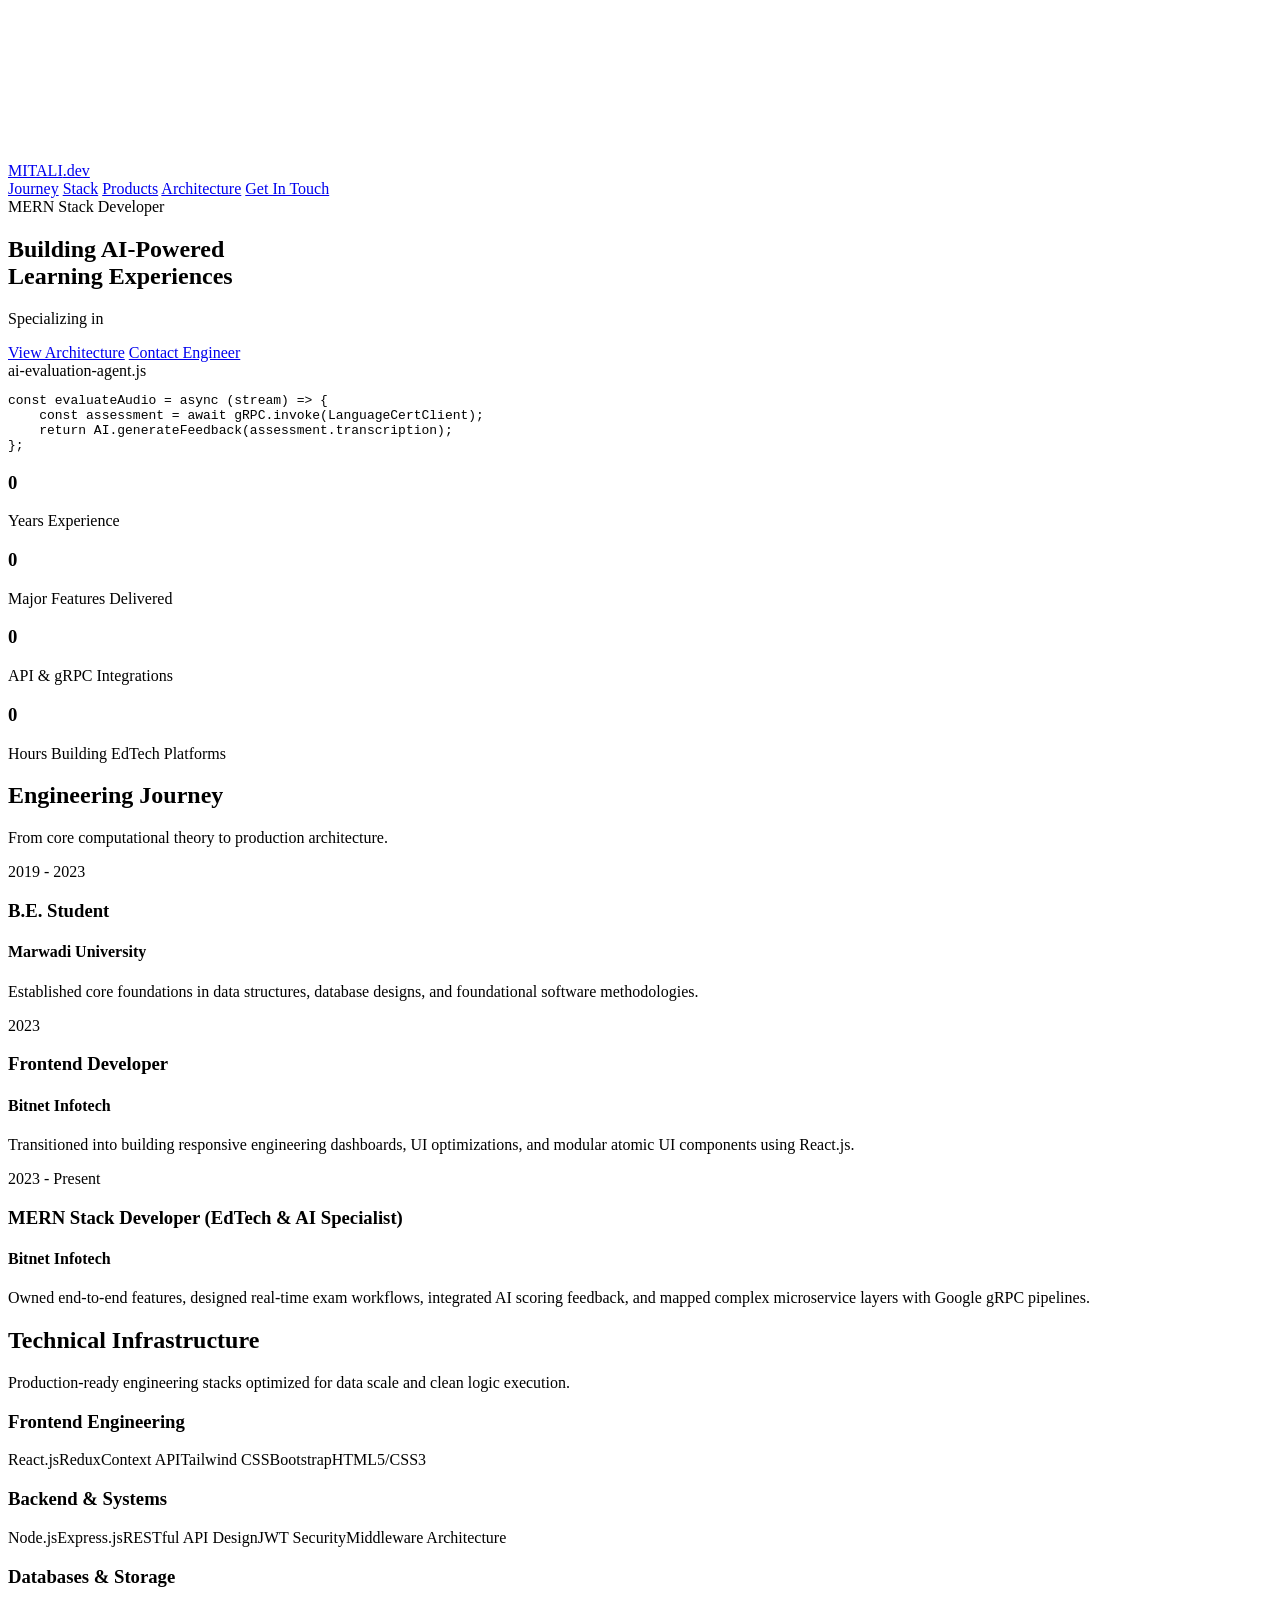
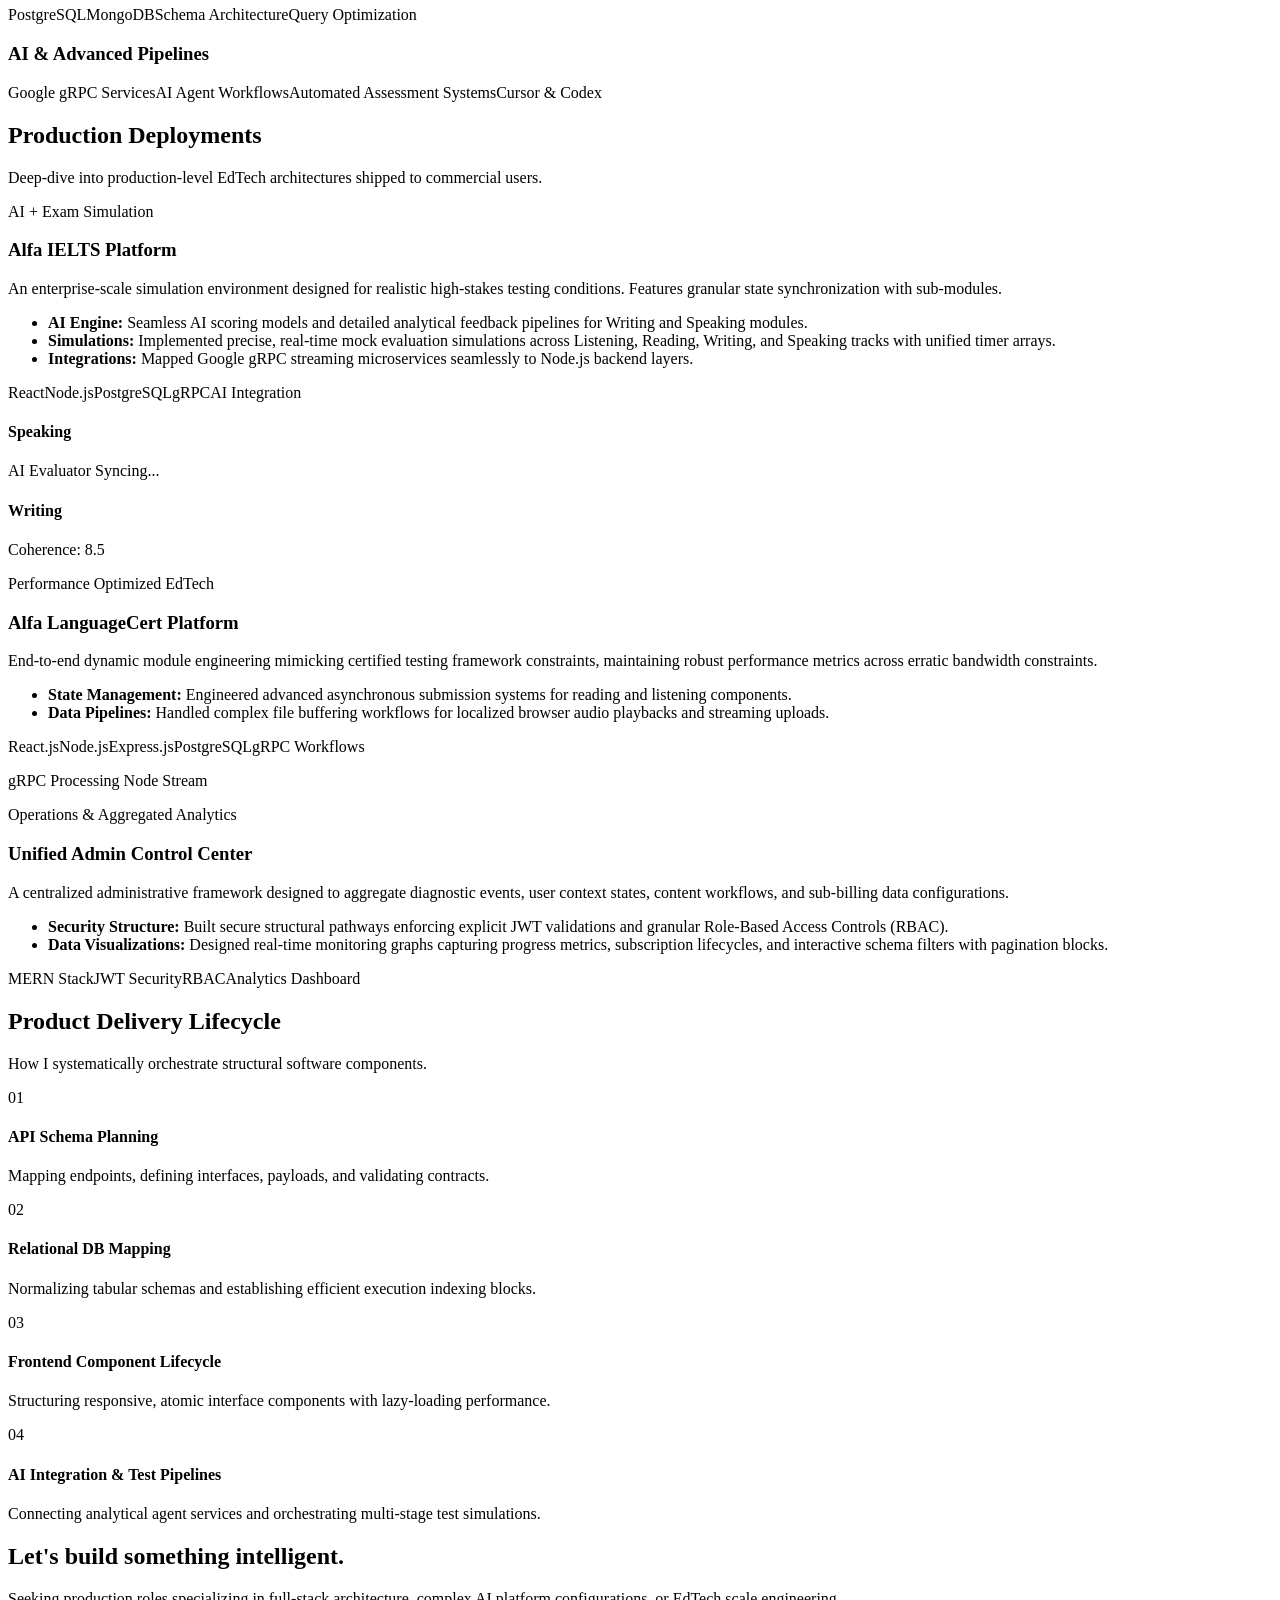
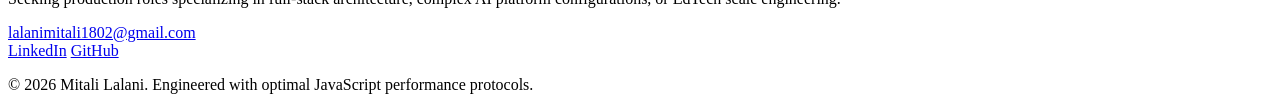
==== index.html @ 5d313e8a "Create index.html" ====
<!DOCTYPE html>
<html lang="en">
<head>
    <meta charset="UTF-8">
    <meta name="viewport" content="width=device-width, initial-scale=1.0">
    <title>Mitali Lalani | AI-Integrated EdTech Product Engineer</title>
    <meta name="description" content="Portfolio of Mitali Lalani, a MERN Stack Developer specializing in AI-powered EdTech products, exam simulation workflows, and gRPC integrations.">
    <link rel="stylesheet" href="style.css">
    <link rel="preconnect" href="https://fonts.googleapis.com">
    <link rel="preconnect" href="https://fonts.gstatic.com" crossorigin>
    <link href="https://fonts.googleapis.com/css2?family=Inter:wght@300;400;500;600;700&display=swap" rel="stylesheet">
</head>
<body>

    <canvas id="networkCanvas"></canvas>

    <header class="navbar">
        <div class="nav-container">
            <a href="#" class="logo">MITALI<span>.dev</span></a>
            <nav class="nav-links">
                <a href="#journey" class="nav-link">Journey</a>
                <a href="#skills" class="nav-link">Stack</a>
                <a href="#projects" class="nav-link">Products</a>
                <a href="#architecture" class="nav-link">Architecture</a>
                <a href="#contact" class="nav-link cta-btn">Get In Touch</a>
            </nav>
        </div>
    </header>

    <main>
        <section id="hero" class="hero-section">
            <div class="hero-content">
                <div class="badge">MERN Stack Developer</div>
                <h1>Building AI-Powered <br><span class="gradient-text">Learning Experiences</span></h1>
                <p class="typewriter-container">Specializing in <span id="typewriter"></span></p>
                <div class="hero-ctas">
                    <a href="#projects" class="btn primary-btn">View Architecture</a>
                    <a href="#contact" class="btn secondary-btn">Contact Engineer</a>
                </div>
            </div>
            <div class="hero-preview">
                <div class="mock-window">
                    <div class="mock-header"><span class="dot"></span><span class="dot"></span><span class="dot"></span><span class="mock-title">ai-evaluation-agent.js</span></div>
                    <div class="mock-body">
                        <pre><code><span class="keyword">const</span> evaluateAudio = <span class="function">async</span> (stream) => {
    <span class="keyword">const</span> assessment = <span class="keyword">await</span> gRPC.invoke(LanguageCertClient);
    <span class="keyword">return</span> AI.generateFeedback(assessment.transcription);
};</code></pre>
                    </div>
                </div>
            </div>
        </section>

        <section class="metrics-banner">
            <div class="metric-card">
                <h3 class="counter" data-target="3">0</h3>
                <p>Years Experience</p>
            </div>
            <div class="metric-card">
                <h3 class="counter" data-target="50">0</h3>
                <p>Major Features Delivered</p>
            </div>
            <div class="metric-card">
                <h3 class="counter" data-target="100">0</h3>
                <p>API & gRPC Integrations</p>
            </div>
            <div class="metric-card">
                <h3 class="counter" data-target="1000">0</h3>
                <p>Hours Building EdTech Platforms</p>
            </div>
        </section>

        <section id="journey" class="section-container reveal">
            <div class="section-header">
                <h2>Engineering Journey</h2>
                <p>From core computational theory to production architecture.</p>
            </div>
            <div class="timeline">
                <div class="timeline-item">
                    <div class="timeline-dot"></div>
                    <div class="timeline-card">
                        <span class="timeline-date">2019 - 2023</span>
                        <h3>B.E. Student</h3>
                        <h4>Marwadi University</h4>
                        <p>Established core foundations in data structures, database designs, and foundational software methodologies.</p>
                    </div>
                </div>
                <div class="timeline-item">
                    <div class="timeline-dot"></div>
                    <div class="timeline-card">
                        <span class="timeline-date">2023</span>
                        <h3>Frontend Developer</h3>
                        <h4>Bitnet Infotech</h4>
                        <p>Transitioned into building responsive engineering dashboards, UI optimizations, and modular atomic UI components using React.js.</p>
                    </div>
                </div>
                <div class="timeline-item">
                    <div class="timeline-dot"></div>
                    <div class="timeline-card">
                        <span class="timeline-date">2023 - Present</span>
                        <h3>MERN Stack Developer (EdTech & AI Specialist)</h3>
                        <h4>Bitnet Infotech</h4>
                        <p>Owned end-to-end features, designed real-time exam workflows, integrated AI scoring feedback, and mapped complex microservice layers with Google gRPC pipelines.</p>
                    </div>
                </div>
            </div>
        </section>

        <section id="skills" class="section-container reveal">
            <div class="section-header">
                <h2>Technical Infrastructure</h2>
                <p>Production-ready engineering stacks optimized for data scale and clean logic execution.</p>
            </div>
            <div class="skills-grid">
                <div class="skills-category-card">
                    <h3>Frontend Engineering</h3>
                    <div class="tech-tags">
                        <span>React.js</span><span>Redux</span><span>Context API</span><span>Tailwind CSS</span><span>Bootstrap</span><span>HTML5/CSS3</span>
                    </div>
                </div>
                <div class="skills-category-card">
                    <h3>Backend & Systems</h3>
                    <div class="tech-tags">
                        <span>Node.js</span><span>Express.js</span><span>RESTful API Design</span><span>JWT Security</span><span>Middleware Architecture</span>
                    </div>
                </div>
                <div class="skills-category-card">
                    <h3>Databases & Storage</h3>
                    <div class="tech-tags">
                        <span>PostgreSQL</span><span>MongoDB</span><span>Schema Architecture</span><span>Query Optimization</span>
                    </div>
                </div>
                <div class="skills-category-card">
                    <h3>AI & Advanced Pipelines</h3>
                    <div class="tech-tags">
                        <span>Google gRPC Services</span><span>AI Agent Workflows</span><span>Automated Assessment Systems</span><span>Cursor & Codex</span>
                    </div>
                </div>
            </div>
        </section>

        <section id="projects" class="section-container reveal">
            <div class="section-header">
                <h2>Production Deployments</h2>
                <p>Deep-dive into production-level EdTech architectures shipped to commercial users.</p>
            </div>

            <div class="project-list">
                <div class="project-row glass-panel tilt-target">
                    <div class="project-info">
                        <div class="project-badge">AI + Exam Simulation</div>
                        <h3>Alfa IELTS Platform</h3>
                        <p>An enterprise-scale simulation environment designed for realistic high-stakes testing conditions. Features granular state synchronization with sub-modules.</p>
                        <ul class="project-features">
                            <li><strong>AI Engine:</strong> Seamless AI scoring models and detailed analytical feedback pipelines for Writing and Speaking modules.</li>
                            <li><strong>Simulations:</strong> Implemented precise, real-time mock evaluation simulations across Listening, Reading, Writing, and Speaking tracks with unified timer arrays.</li>
                            <li><strong>Integrations:</strong> Mapped Google gRPC streaming microservices seamlessly to Node.js backend layers.</li>
                        </ul>
                        <div class="tech-tags-small">
                            <span>React</span><span>Node.js</span><span>PostgreSQL</span><span>gRPC</span><span>AI Integration</span>
                        </div>
                    </div>
                    <div class="project-visual">
                        <div class="ui-mockup shadow-glow">
                            <div class="mock-row"><span class="bar long"></span><span class="bar status online"></span></div>
                            <div class="mock-row"><span class="bar short"></span><span class="bar long"></span></div>
                            <div class="mock-grid">
                                <div class="mock-box"><h4>Speaking</h4><p>AI Evaluator Syncing...</p></div>
                                <div class="mock-box"><h4>Writing</h4><p>Coherence: 8.5</p></div>
                            </div>
                        </div>
                    </div>
                </div>

                <div class="project-row glass-panel invert-row tilt-target">
                    <div class="project-info">
                        <div class="project-badge">Performance Optimized EdTech</div>
                        <h3>Alfa LanguageCert Platform</h3>
                        <p>End-to-end dynamic module engineering mimicking certified testing framework constraints, maintaining robust performance metrics across erratic bandwidth constraints.</p>
                        <ul class="project-features">
                            <li><strong>State Management:</strong> Engineered advanced asynchronous submission systems for reading and listening components.</li>
                            <li><strong>Data Pipelines:</strong> Handled complex file buffering workflows for localized browser audio playbacks and streaming uploads.</li>
                        </ul>
                        <div class="tech-tags-small">
                            <span>React.js</span><span>Node.js</span><span>Express.js</span><span>PostgreSQL</span><span>gRPC Workflows</span>
                        </div>
                    </div>
                    <div class="project-visual">
                        <div class="ui-mockup shadow-glow">
                            <div class="mock-row"><span class="bar long"></span><span class="bar status active"></span></div>
                            <div class="mock-wave">
                                <span></span><span></span><span></span><span></span><span></span>
                                <p>gRPC Processing Node Stream</p>
                            </div>
                        </div>
                    </div>
                </div>

                <div class="project-row glass-panel tilt-target">
                    <div class="project-info">
                        <div class="project-badge">Operations & Aggregated Analytics</div>
                        <h3>Unified Admin Control Center</h3>
                        <p>A centralized administrative framework designed to aggregate diagnostic events, user context states, content workflows, and sub-billing data configurations.</p>
                        <ul class="project-features">
                            <li><strong>Security Structure:</strong> Built secure structural pathways enforcing explicit JWT validations and granular Role-Based Access Controls (RBAC).</li>
                            <li><strong>Data Visualizations:</strong> Designed real-time monitoring graphs capturing progress metrics, subscription lifecycles, and interactive schema filters with pagination blocks.</li>
                        </ul>
                        <div class="tech-tags-small">
                            <span>MERN Stack</span><span>JWT Security</span><span>RBAC</span><span>Analytics Dashboard</span>
                        </div>
                    </div>
                    <div class="project-visual">
                        <div class="ui-mockup shadow-glow">
                            <div class="mock-dashboard">
                                <div class="db-sidebar"></div>
                                <div class="db-main">
                                    <div class="db-chart-placeholder"></div>
                                    <div class="db-table-rows"><span></span><span></span><span></span></div>
                                </div>
                            </div>
                        </div>
                    </div>
                </div>
            </div>
        </section>

        <section id="architecture" class="section-container reveal">
            <div class="section-header">
                <h2>Product Delivery Lifecycle</h2>
                <p>How I systematically orchestrate structural software components.</p>
            </div>
            <div class="architecture-flow">
                <div class="flow-step">
                    <div class="step-num">01</div>
                    <h4>API Schema Planning</h4>
                    <p>Mapping endpoints, defining interfaces, payloads, and validating contracts.</p>
                </div>
                <div class="flow-step">
                    <div class="step-num">02</div>
                    <h4>Relational DB Mapping</h4>
                    <p>Normalizing tabular schemas and establishing efficient execution indexing blocks.</p>
                </div>
                <div class="flow-step">
                    <div class="step-num">03</div>
                    <h4>Frontend Component Lifecycle</h4>
                    <p>Structuring responsive, atomic interface components with lazy-loading performance.</p>
                </div>
                <div class="flow-step">
                    <div class="step-num">04</div>
                    <h4>AI Integration & Test Pipelines</h4>
                    <p>Connecting analytical agent services and orchestrating multi-stage test simulations.</p>
                </div>
            </div>
        </section>

        <section id="contact" class="section-container reveal">
            <div class="contact-card glass-panel">
                <h2>Let's build something intelligent.</h2>
                <p>Seeking production roles specializing in full-stack architecture, complex AI platform configurations, or EdTech scale engineering.</p>
                <div class="contact-channels">
                    <a href="mailto:lalanimitali1802@gmail.com" class="channel">lalanimitali1802@gmail.com</a>
                    <div class="social-row">
                        <a href="#" target="_blank">LinkedIn</a>
                        <a href="#" target="_blank">GitHub</a>
                    </div>
                </div>
            </div>
        </section>
    </main>

    <footer>
        <p>&copy; 2026 Mitali Lalani. Engineered with optimal JavaScript performance protocols.</p>
    </footer>

    <script src="script.js"></script>
</body>
</html>
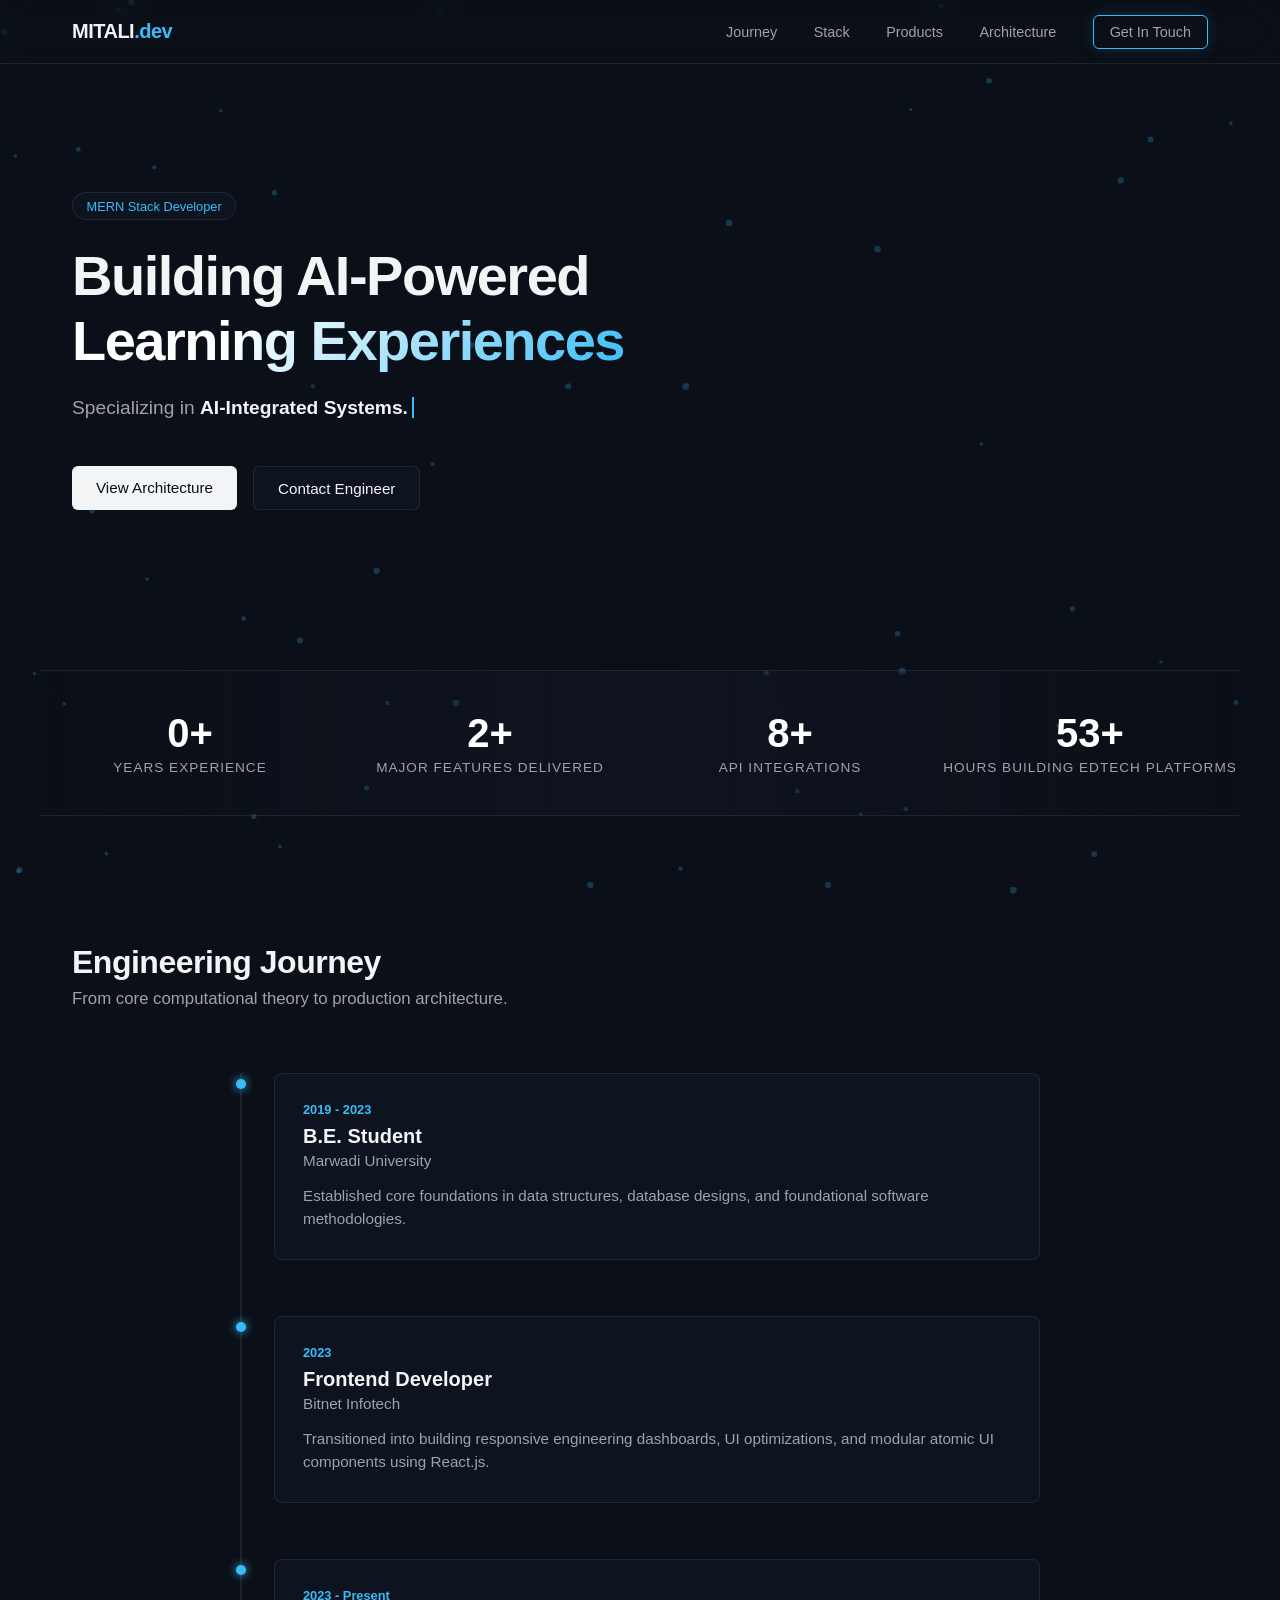
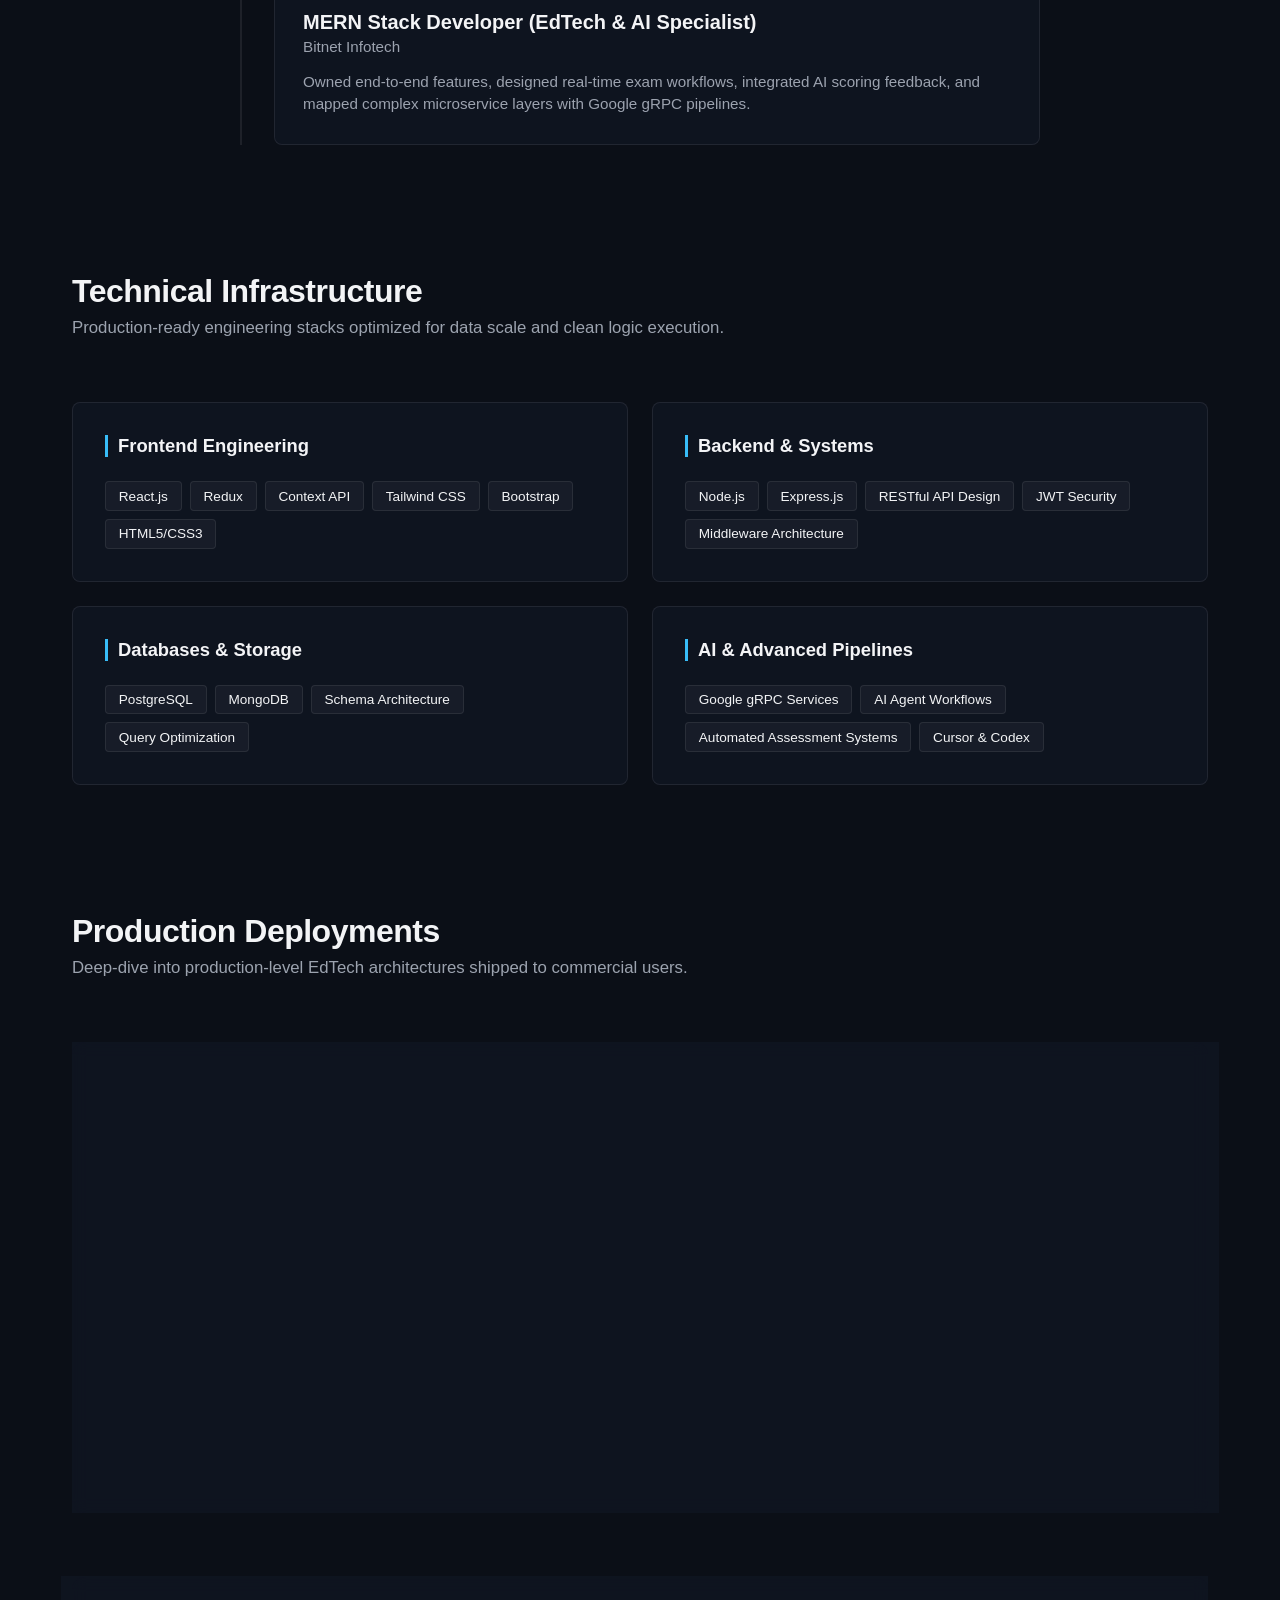
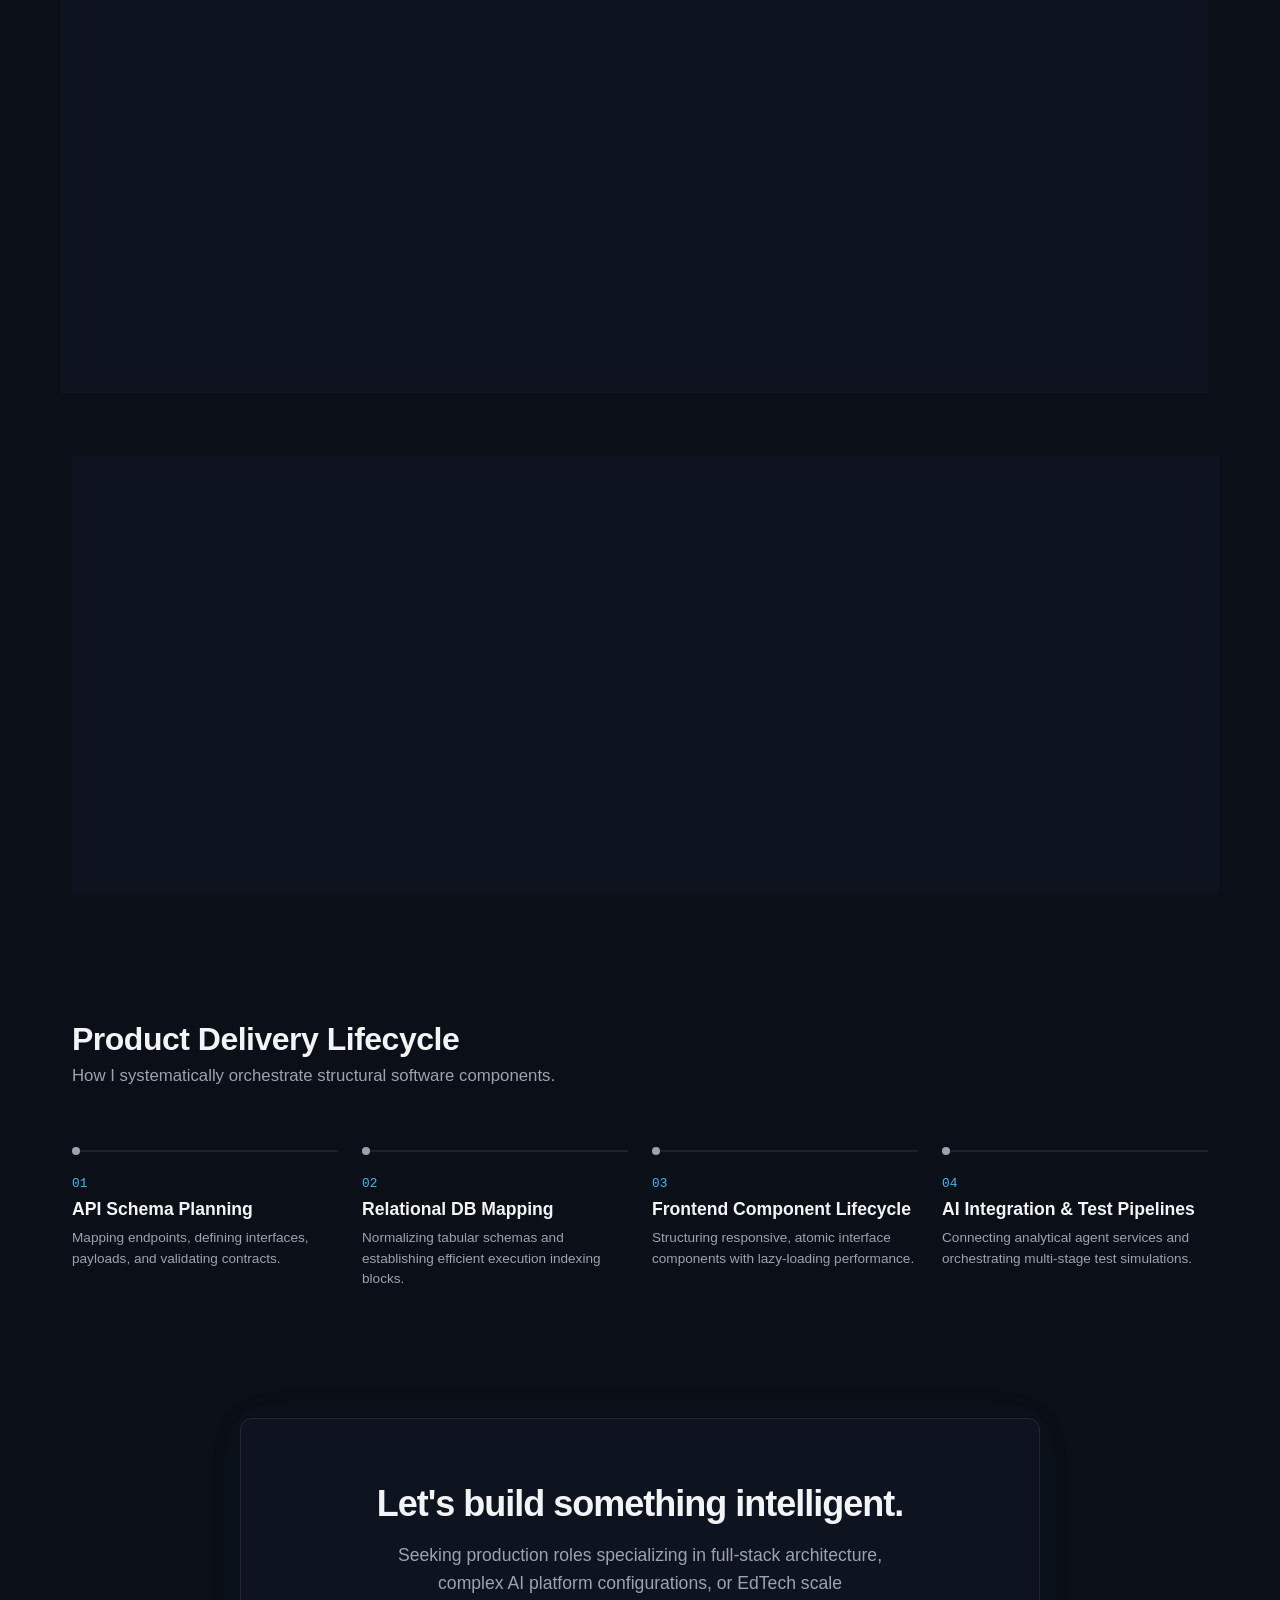
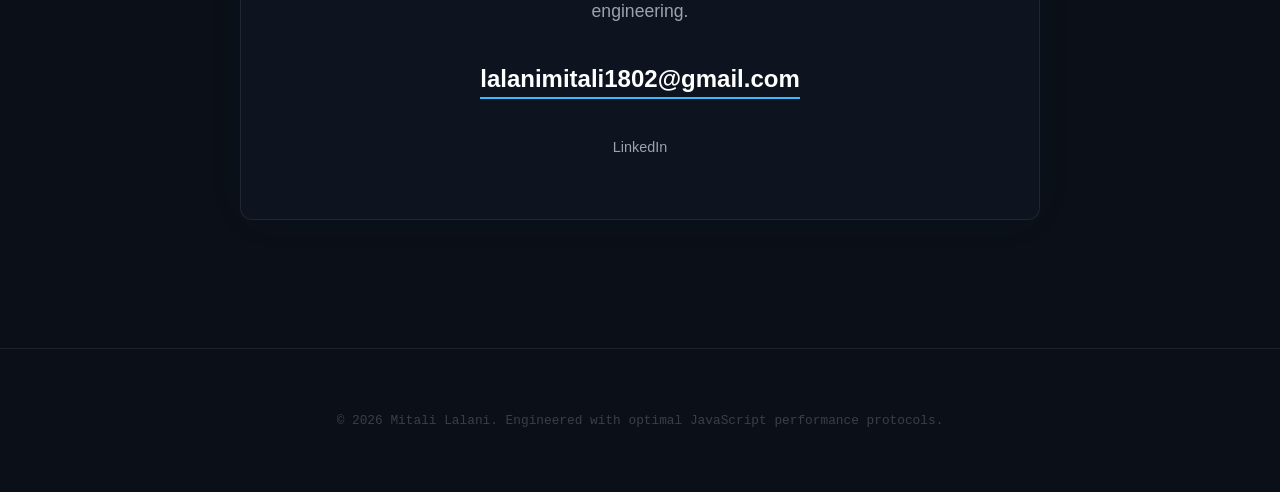
==== commit 47c9aef1: "Update index.html" ====
--- a/index.html
+++ b/index.html
@@ -38,7 +38,7 @@
                     <a href="#contact" class="btn secondary-btn">Contact Engineer</a>
                 </div>
             </div>
-            <div class="hero-preview">
+            <!-- <div class="hero-preview">
                 <div class="mock-window">
                     <div class="mock-header"><span class="dot"></span><span class="dot"></span><span class="dot"></span><span class="mock-title">ai-evaluation-agent.js</span></div>
                     <div class="mock-body">
@@ -48,7 +48,7 @@
 };</code></pre>
                     </div>
                 </div>
-            </div>
+            </div> -->
         </section>
 
         <section class="metrics-banner">
@@ -61,8 +61,8 @@
                 <p>Major Features Delivered</p>
             </div>
             <div class="metric-card">
-                <h3 class="counter" data-target="100">0</h3>
-                <p>API & gRPC Integrations</p>
+                <h3 class="counter" data-target="150">0</h3>
+                <p>API Integrations</p>
             </div>
             <div class="metric-card">
                 <h3 class="counter" data-target="1000">0</h3>
@@ -157,7 +157,7 @@
                             <li><strong>Integrations:</strong> Mapped Google gRPC streaming microservices seamlessly to Node.js backend layers.</li>
                         </ul>
                         <div class="tech-tags-small">
-                            <span>React</span><span>Node.js</span><span>PostgreSQL</span><span>gRPC</span><span>AI Integration</span>
+                            <span>React.js</span><span>Node.js</span><span>PostgreSQL</span><span>gRPC</span><span>AI Integration</span><span>B2B & B2C</span>
                         </div>
                     </div>
                     <div class="project-visual">
@@ -182,7 +182,7 @@
                             <li><strong>Data Pipelines:</strong> Handled complex file buffering workflows for localized browser audio playbacks and streaming uploads.</li>
                         </ul>
                         <div class="tech-tags-small">
-                            <span>React.js</span><span>Node.js</span><span>Express.js</span><span>PostgreSQL</span><span>gRPC Workflows</span>
+                            <span>React.js</span><span>Node.js</span><span>Express.js</span><span>PostgreSQL</span><span>gRPC Workflows</span><span>B2B & B2C</span>
                         </div>
                     </div>
                     <div class="project-visual">
@@ -206,7 +206,7 @@
                             <li><strong>Data Visualizations:</strong> Designed real-time monitoring graphs capturing progress metrics, subscription lifecycles, and interactive schema filters with pagination blocks.</li>
                         </ul>
                         <div class="tech-tags-small">
-                            <span>MERN Stack</span><span>JWT Security</span><span>RBAC</span><span>Analytics Dashboard</span>
+                            <span>JWT Security</span><span>RBAC</span><span>Analytics Dashboard</span>
                         </div>
                     </div>
                     <div class="project-visual">
@@ -260,8 +260,8 @@
                 <div class="contact-channels">
                     <a href="mailto:lalanimitali1802@gmail.com" class="channel">lalanimitali1802@gmail.com</a>
                     <div class="social-row">
-                        <a href="#" target="_blank">LinkedIn</a>
-                        <a href="#" target="_blank">GitHub</a>
+                        <a href="https://www.linkedin.com/in/mitali-lalani-8179641b4?utm_source=share_via&utm_content=profile&utm_medium=member_ios" target="_blank">LinkedIn</a>
+            
                     </div>
                 </div>
             </div>
--- a/style.css
+++ b/style.css
@@ -0,0 +1,294 @@
+:root {
+    --bg-main: #0B0F17;
+    --bg-surface: rgba(22, 28, 45, 0.4);
+    --border-color: rgba(255, 255, 255, 0.08);
+    --text-primary: #F3F4F6;
+    --text-secondary: #9CA3AF;
+    --accent-color: #38BDF8;
+    --accent-glow: rgba(56, 189, 248, 0.15);
+    --font-stack: 'Inter', sans-serif;
+}
+
+* {
+    box-sizing: border-box;
+    margin: 0;
+    padding: 0;
+    scroll-behavior: smooth;
+}
+
+body {
+    background-color: var(--bg-main);
+    color: var(--text-primary);
+    font-family: var(--font-stack);
+    overflow-x: hidden;
+    position: relative;
+}
+
+/* Background Canvas Layer */
+#networkCanvas {
+    position: fixed;
+    top: 0;
+    left: 0;
+    width: 100vw;
+    height: 100vh;
+    z-index: -1;
+    pointer-events: none;
+    opacity: 0.6;
+}
+
+/* Structural UI Containers */
+.navbar {
+    position: fixed;
+    top: 0;
+    width: 100%;
+    backdrop-filter: blur(12px);
+    border-bottom: 1px solid var(--border-color);
+    z-index: 100;
+}
+
+.nav-container {
+    max-width: 1200px;
+    margin: 0 auto;
+    padding: 1.25rem 2rem;
+    display: flex;
+    justify-content: space-between;
+    align-items: center;
+}
+
+.logo {
+    font-weight: 700;
+    font-size: 1.25rem;
+    color: var(--text-primary);
+    text-decoration: none;
+    letter-spacing: -0.5px;
+}
+.logo span { color: var(--accent-color); }
+
+.nav-links a {
+    color: var(--text-secondary);
+    text-decoration: none;
+    margin-left: 2rem;
+    font-size: 0.9rem;
+    font-weight: 500;
+    transition: color 0.3s ease;
+}
+.nav-links a:hover { color: var(--text-primary); }
+
+.nav-links .cta-btn {
+    border: 1px solid var(--accent-color);
+    padding: 0.5rem 1rem;
+    border-radius: 6px;
+    box-shadow: 0 0 15px var(--accent-glow);
+}
+
+/* Hero UI Section */
+.hero-section {
+    max-width: 1200px;
+    margin: 0 auto;
+    padding: 12rem 2rem 6rem 2rem;
+    display: grid;
+    grid-template-columns: 1.2fr 0.8fr;
+    gap: 4rem;
+    align-items: center;
+}
+
+.badge {
+    background: var(--bg-surface);
+    border: 1px solid var(--border-color);
+    color: var(--accent-color);
+    padding: 0.35rem 0.85rem;
+    border-radius: 99px;
+    font-size: 0.8rem;
+    display: inline-block;
+    margin-bottom: 1.5rem;
+}
+
+.hero-content h1 {
+    font-size: 3.5rem;
+    font-weight: 700;
+    line-height: 1.15;
+    letter-spacing: -1.5px;
+    margin-bottom: 1.5rem;
+}
+
+.gradient-text {
+    background: linear-gradient(135deg, #FFF 30%, var(--accent-color));
+    -webkit-background-clip: text;
+    -webkit-text-fill-color: transparent;
+}
+
+.typewriter-container {
+    color: var(--text-secondary);
+    font-size: 1.2rem;
+    margin-bottom: 2.5rem;
+    min-height: 1.8rem;
+}
+
+#typewriter {
+    color: var(--text-primary);
+    font-weight: 600;
+    border-right: 2px solid var(--accent-color);
+    padding-right: 4px;
+}
+
+.hero-ctas { display: flex; gap: 1rem; }
+.btn {
+    padding: 0.8rem 1.5rem;
+    border-radius: 6px;
+    text-decoration: none;
+    font-weight: 500;
+    font-size: 0.95rem;
+    transition: transform 0.2s ease, box-shadow 0.2s ease;
+}
+.primary-btn { background: var(--text-primary); color: var(--bg-main); }
+.secondary-btn { border: 1px solid var(--border-color); color: var(--text-primary); background: var(--bg-surface); }
+.btn:hover { transform: translateY(-2px); }
+
+/* Premium Code & Visual Previews */
+.ui-mockup, .mock-window {
+    background: #0E131F;
+    border: 1px solid var(--border-color);
+    border-radius: 10px;
+    box-shadow: 0 20px 40px rgba(0,0,0,0.5);
+    overflow: hidden;
+}
+.mock-header {
+    background: #151C2C;
+    padding: 0.75rem;
+    display: flex;
+    align-items: center;
+    gap: 6px;
+}
+.mock-header .dot { width: 8px; height: 8px; background: rgba(255,255,255,0.2); border-radius: 50%; }
+.mock-title { font-size: 0.75rem; color: var(--text-secondary); margin-left: 10px; font-family: monospace; }
+.mock-body { padding: 1.5rem; font-family: monospace; font-size: 0.85rem; line-height: 1.5; }
+.keyword { color: #F43F5E; }
+.function { color: #60A5FA; }
+
+/* Metrics Dash Banner */
+.metrics-banner {
+    background: linear-gradient(90deg, transparent, var(--bg-surface), transparent);
+    border-top: 1px solid var(--border-color);
+    border-bottom: 1px solid var(--border-color);
+    display: grid;
+    grid-template-columns: repeat(4, 1fr);
+    max-width: 1200px;
+    margin: 4rem auto;
+    padding: 2.5rem 0;
+    text-align: center;
+}
+.metric-card h3 { font-size: 2.5rem; font-weight: 600; color: #FFF; margin-bottom: 0.25rem; }
+.metric-card p { color: var(--text-secondary); font-size: 0.85rem; text-transform: uppercase; letter-spacing: 1px; }
+
+/* Main Section Layout Container */
+.section-container {
+    max-width: 1200px;
+    margin: 8rem auto;
+    padding: 0 2rem;
+}
+.section-header { margin-bottom: 4rem; }
+.section-header h2 { font-size: 2rem; font-weight: 600; letter-spacing: -0.5px; margin-bottom: 0.5rem;}
+.section-header p { color: var(--text-secondary); font-size: 1.05rem; }
+
+/* Engineering Timeline Layout */
+.timeline { position: relative; max-width: 800px; margin: 0 auto; padding-left: 2rem; border-left: 2px solid var(--border-color); }
+.timeline-item { position: relative; margin-bottom: 3.5rem; }
+.timeline-dot { position: absolute; left: calc(-2rem - 6px); top: 6px; width: 10px; height: 10px; background: var(--accent-color); border-radius: 50%; box-shadow: 0 0 10px var(--accent-color); }
+.timeline-card { background: var(--bg-surface); border: 1px solid var(--border-color); padding: 1.75rem; border-radius: 8px; transition: transform 0.3s; }
+.timeline-card:hover { transform: translateX(5px); }
+.timeline-date { font-size: 0.8rem; color: var(--accent-color); font-weight: 600; display: block; margin-bottom: 0.5rem; }
+.timeline-card h3 { font-size: 1.25rem; margin-bottom: 0.25rem; }
+.timeline-card h4 { font-size: 0.95rem; color: var(--text-secondary); margin-bottom: 1rem; font-weight: 400; }
+.timeline-card p { color: var(--text-secondary); font-size: 0.95rem; line-height: 1.5; }
+
+/* Skills Panel Grid Layout */
+.skills-grid { display: grid; grid-template-columns: repeat(2, 1fr); gap: 1.5rem; }
+.skills-category-card { background: var(--bg-surface); border: 1px solid var(--border-color); padding: 2rem; border-radius: 8px; }
+.skills-category-card h3 { font-size: 1.15rem; margin-bottom: 1.5rem; font-weight: 600; border-left: 3px solid var(--accent-color); padding-left: 10px; }
+.tech-tags { display: flex; flex-wrap: wrap; gap: 0.5rem; }
+.tech-tags span { background: rgba(255,255,255,0.04); border: 1px solid var(--border-color); padding: 0.4rem 0.8rem; border-radius: 4px; font-size: 0.85rem; color: var(--text-primary); }
+
+/* Production Project Showcase Cards */
+.project-list { display: flex; flex-direction: column; gap: 4rem; }
+.glass-panel { background: var(--bg-surface); border: 1px solid var(--border-color); border-radius: 12px; backdrop-filter: blur(8px); }
+.project-row { display: grid; grid-template-columns: 1.1fr 0.9fr; gap: 3rem; padding: 3rem; align-items: center; transition: transform 0.1s ease; transform-style: preserve-3d; }
+.invert-row { grid-template-columns: 0.9fr 1.1fr; }
+.invert-row .project-info { grid-column: 2; }
+.invert-row .project-visual { grid-column: 1; grid-row: 1; }
+
+.project-badge { font-size: 0.75rem; text-transform: uppercase; letter-spacing: 1px; color: var(--accent-color); font-weight: 600; margin-bottom: 0.75rem; }
+.project-info h3 { font-size: 1.75rem; margin-bottom: 1rem; font-weight: 600; }
+.project-info p { color: var(--text-secondary); font-size: 1rem; line-height: 1.5; margin-bottom: 1.5rem; }
+.project-features { list-style: none; margin-bottom: 1.5rem; }
+.project-features li { font-size: 0.9rem; color: var(--text-secondary); margin-bottom: 0.75rem; position: relative; padding-left: 1.25rem; line-height: 1.5; }
+.project-features li::before { content: "→"; position: absolute; left: 0; color: var(--accent-color); }
+.tech-tags-small { display: flex; flex-wrap: wrap; gap: 0.4rem; }
+.tech-tags-small span { background: rgba(54, 186, 248, 0.06); border: 1px solid rgba(54, 186, 248, 0.15); color: var(--accent-color); padding: 0.25rem 0.6rem; border-radius: 4px; font-size: 0.8rem; }
+
+/* Custom Dynamic Visual Component Placeholders */
+.ui-mockup { min-height: 240px; padding: 2rem; display: flex; flex-direction: column; justify-content: center; gap: 1rem; }
+.mock-row { display: flex; justify-content: space-between; align-items: center; width: 100%; }
+.bar { height: 8px; background: rgba(255,255,255,0.06); border-radius: 4px; display: inline-block; }
+.bar.long { width: 70%; }
+.bar.short { width: 30%; }
+.bar.status { width: 12px; height: 12px; border-radius: 50%; }
+.bar.status.online { background: #10B981; box-shadow: 0 0 10px #10B981; }
+.bar.status.active { background: var(--accent-color); box-shadow: 0 0 10px var(--accent-color); }
+.mock-grid { display: grid; grid-template-columns: repeat(2, 1fr); gap: 1rem; width: 100%; }
+.mock-box { background: rgba(255,255,255,0.03); border: 1px solid var(--border-color); padding: 1rem; border-radius: 6px; }
+.mock-box h4 { font-size: 0.85rem; margin-bottom: 0.25rem; }
+.mock-box p { font-size: 0.75rem; color: var(--text-secondary); font-family: monospace; }
+.mock-wave { text-align: center; border: 1px dashed var(--border-color); padding: 2rem; border-radius: 6px; }
+.mock-wave p { font-family: monospace; font-size: 0.75rem; color: var(--text-secondary); margin-top: 0.5rem; }
+
+/* Unified Dashboard Specifics */
+.mock-dashboard { display: flex; height: 160px; border: 1px solid var(--border-color); border-radius: 6px; overflow: hidden; }
+.db-sidebar { width: 25%; background: rgba(255,255,255,0.02); border-right: 1px solid var(--border-color); }
+.db-main { width: 75%; padding: 1rem; display: flex; flex-direction: column; gap: 0.75rem; }
+.db-chart-placeholder { height: 50%; background: linear-gradient(0deg, rgba(56, 189, 248, 0.1), transparent); border-bottom: 2px solid var(--accent-color); }
+.db-table-rows span { height: 6px; background: rgba(255,255,255,0.05); display: block; margin-bottom: 4px; width: 90%; }
+
+/* Architecture Flow Components */
+.architecture-flow { display: grid; grid-template-columns: repeat(4, 1fr); gap: 1.5rem; margin-top: 2rem; }
+.flow-step { border-top: 2px solid var(--border-color); padding-top: 1.5rem; position: relative; }
+.flow-step::before { content: ''; position: absolute; top: -5px; left: 0; width: 8px; height: 8px; background: var(--text-secondary); border-radius: 50%; }
+.flow-step:hover::before { background: var(--accent-color); }
+.step-num { font-size: 0.8rem; font-family: monospace; color: var(--accent-color); margin-bottom: 0.5rem; }
+.flow-step h4 { font-size: 1.1rem; margin-bottom: 0.5rem; font-weight: 600; }
+.flow-step p { color: var(--text-secondary); font-size: 0.85rem; line-height: 1.5; }
+
+/* Interactive Contact Framework */
+.contact-card { padding: 4rem; text-align: center; max-width: 800px; margin: 0 auto; box-shadow: 0 0 50px rgba(56,189,248,0.03); }
+.contact-card h2 { font-size: 2.25rem; margin-bottom: 1rem; letter-spacing: -1px; }
+.contact-card p { color: var(--text-secondary); font-size: 1.1rem; max-width: 500px; margin: 0 auto 2.5rem auto; line-height: 1.6; }
+.channel { font-size: 1.5rem; color: #FFF; font-weight: 600; text-decoration: none; border-bottom: 2px solid var(--accent-color); padding-bottom: 4px; display: inline-block; transition: opacity 0.2s; }
+.channel:hover { opacity: 0.8; }
+.social-row { display: flex; justify-content: center; gap: 2rem; margin-top: 2.5rem; }
+.social-row a { color: var(--text-secondary); text-decoration: none; font-size: 0.9rem; font-weight: 500; transition: color 0.2s; }
+.social-row a:hover { color: var(--text-primary); }
+
+footer { text-align: center; padding: 4rem 2rem; color: rgba(255,255,255,0.2); font-size: 0.8rem; font-family: monospace; border-top: 1px solid var(--border-color); margin-top: 6rem; }
+
+/* Structural Intersection View State */
+.reveal { opacity: 0; transform: translateY(30px); transition: opacity 0.8s ease, transform 0.8s ease; }
+.reveal.visible { opacity: 1; transform: translateY(0); }
+
+/* Layout Breakpoints */
+@media(max-width: 968px) {
+    .hero-section { grid-template-columns: 1fr; text-align: center; padding-top: 10rem; gap: 2rem;}
+    .hero-ctas { justify-content: center; }
+    .hero-preview { order: -1; max-width: 500px; margin: 0 auto; width: 100%; }
+    .metrics-banner { grid-template-columns: repeat(2, 1fr); gap: 2rem; }
+    .project-row, .invert-row { grid-template-columns: 1fr; padding: 2rem; gap: 2rem; }
+    .invert-row .project-info { grid-column: auto; }
+    .invert-row .project-visual { grid-column: auto; }
+    .skills-grid { grid-template-columns: 1fr; }
+    .architecture-flow { grid-template-columns: repeat(2, 1fr); gap: 3rem; }
+}
+@media(max-width: 480px) {
+    .hero-content h1 { font-size: 2.5rem; }
+    .metrics-banner { grid-template-columns: 1fr; }
+    .architecture-flow { grid-template-columns: 1fr; }
+    .contact-card { padding: 2rem; }
+    .channel { font-size: 1.1rem; }
+}
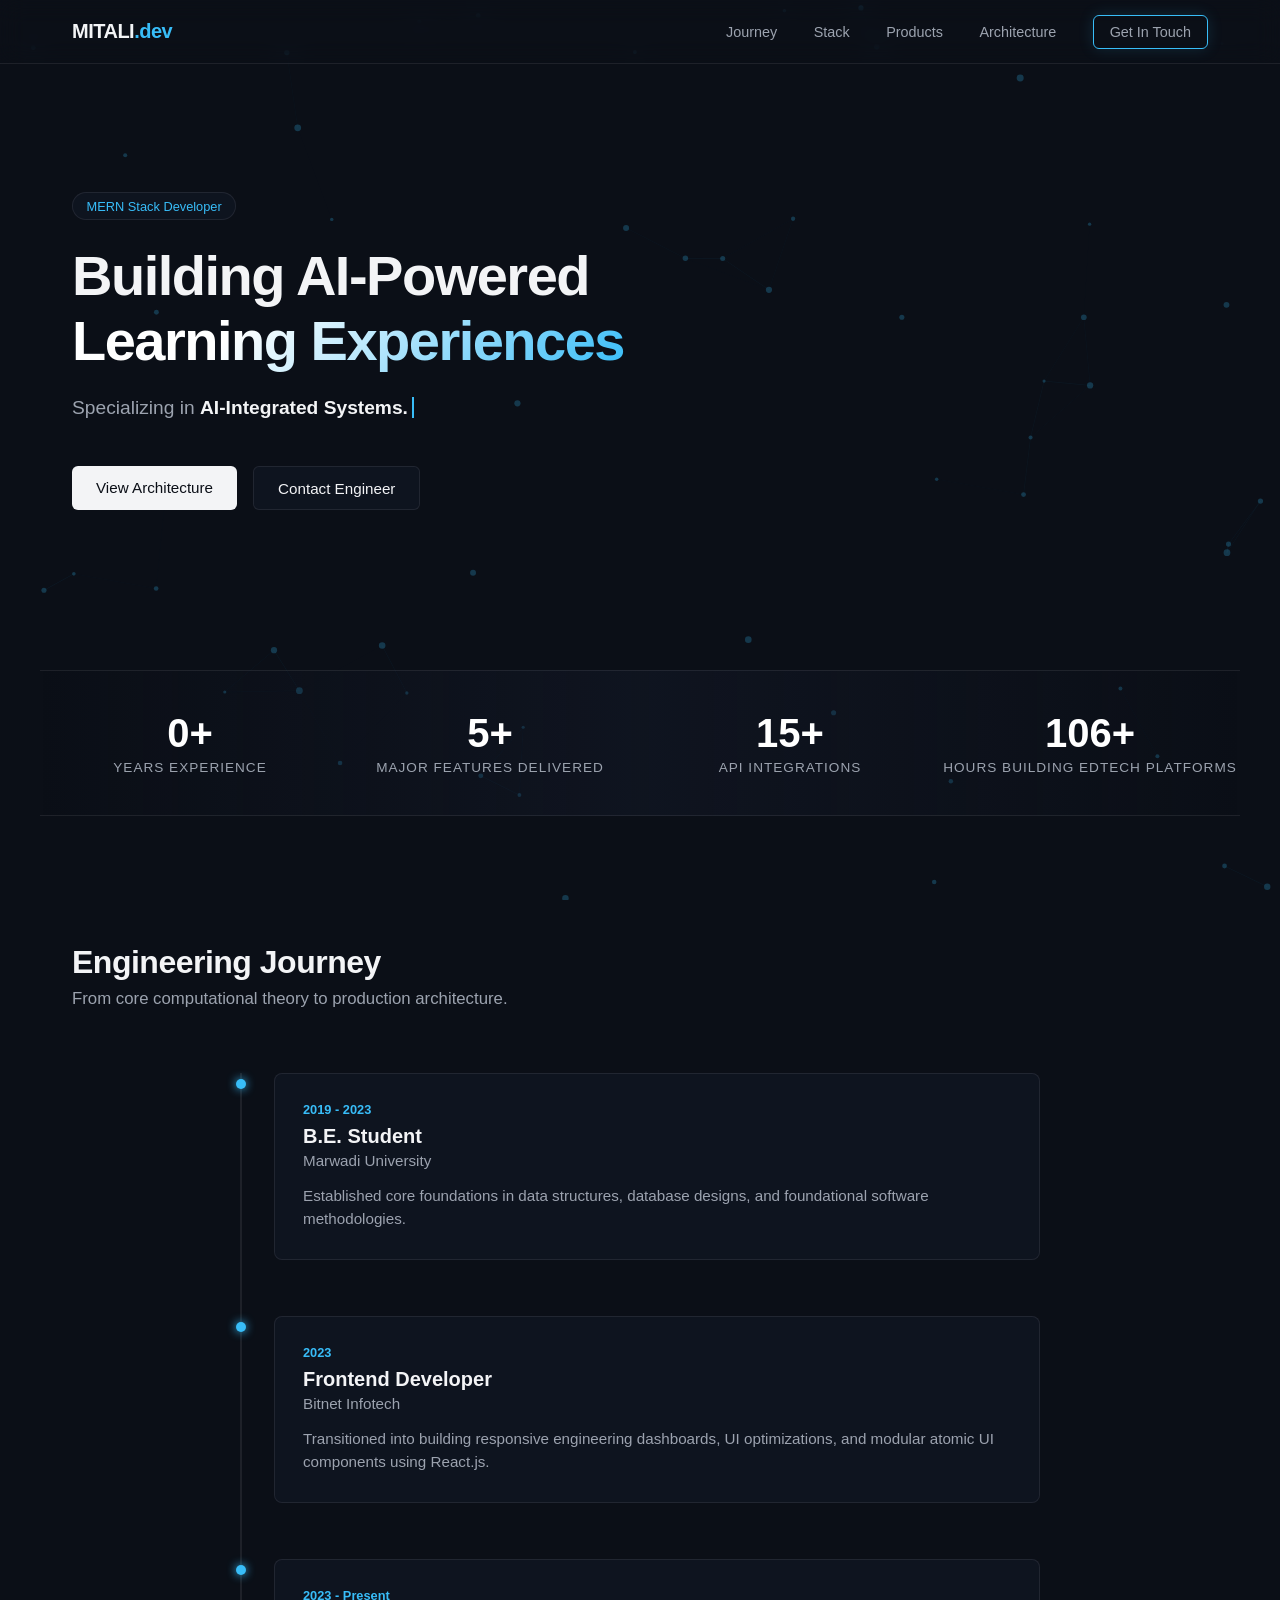
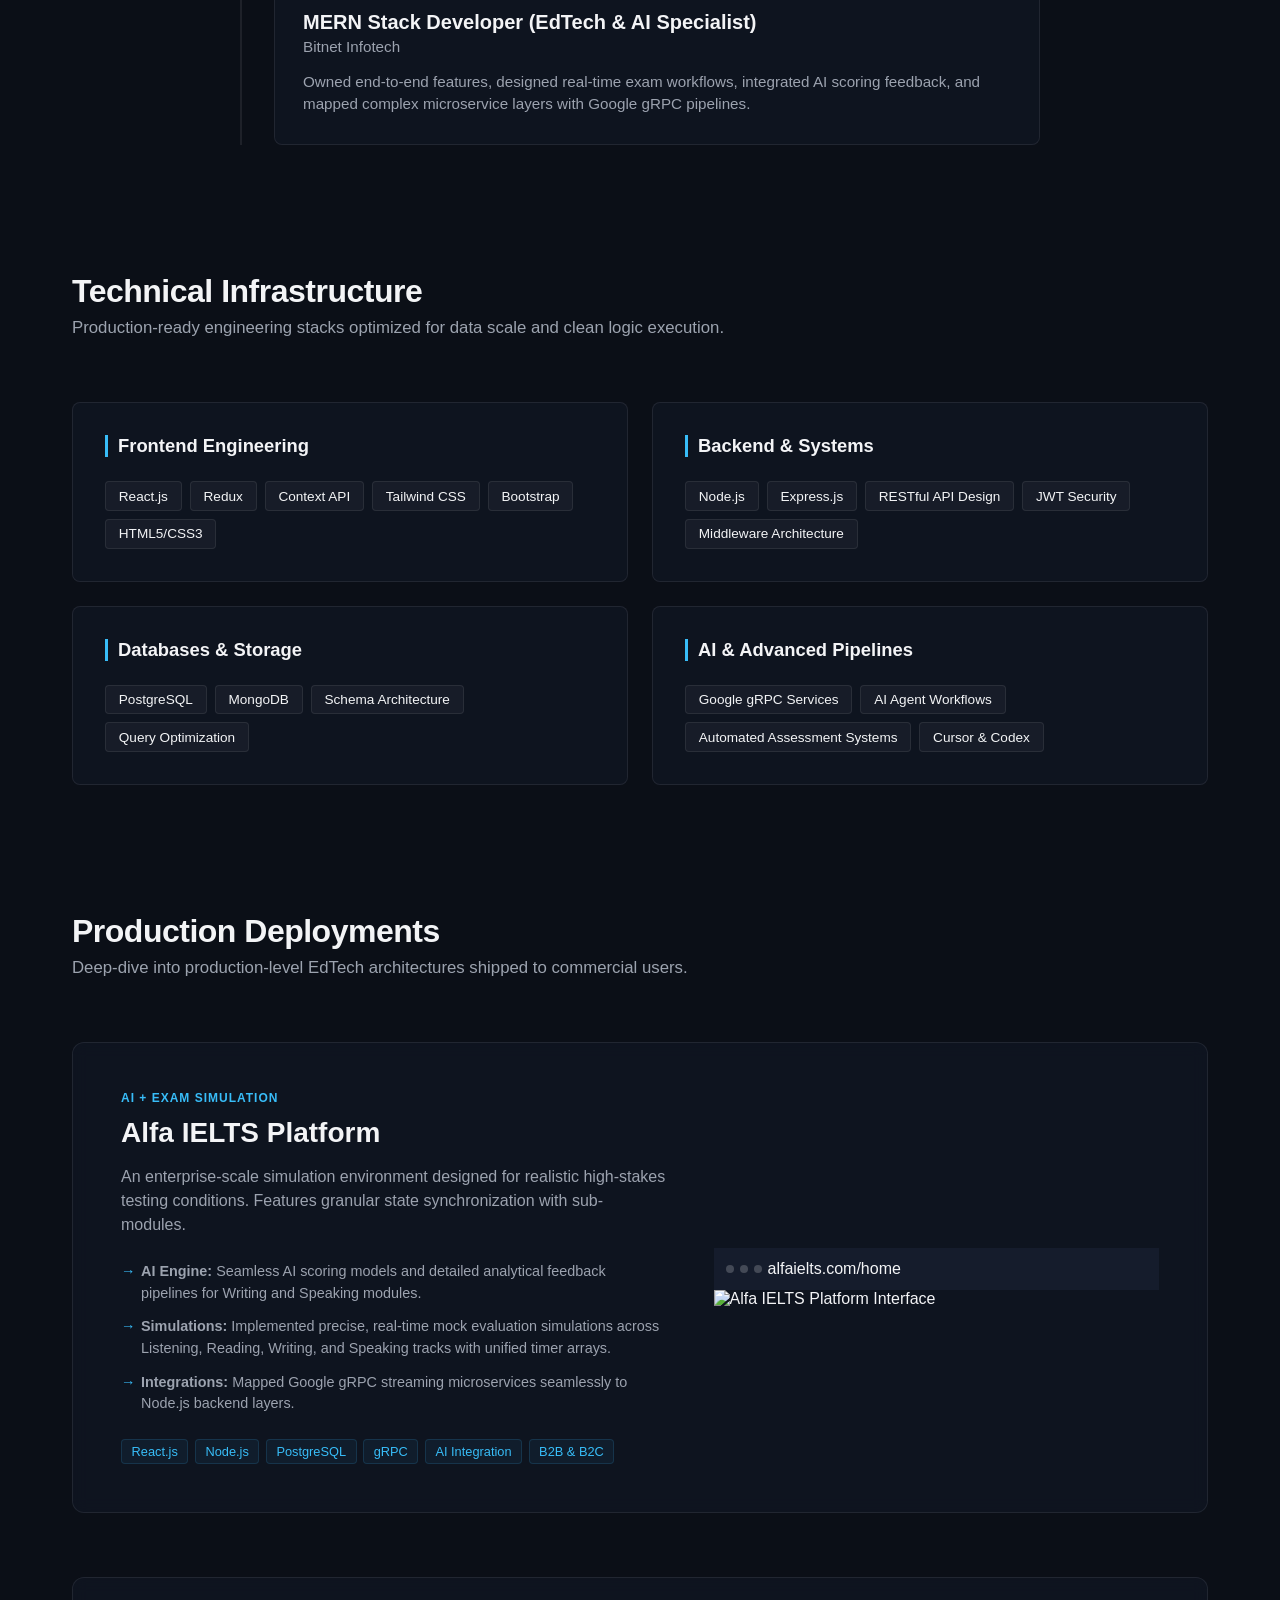
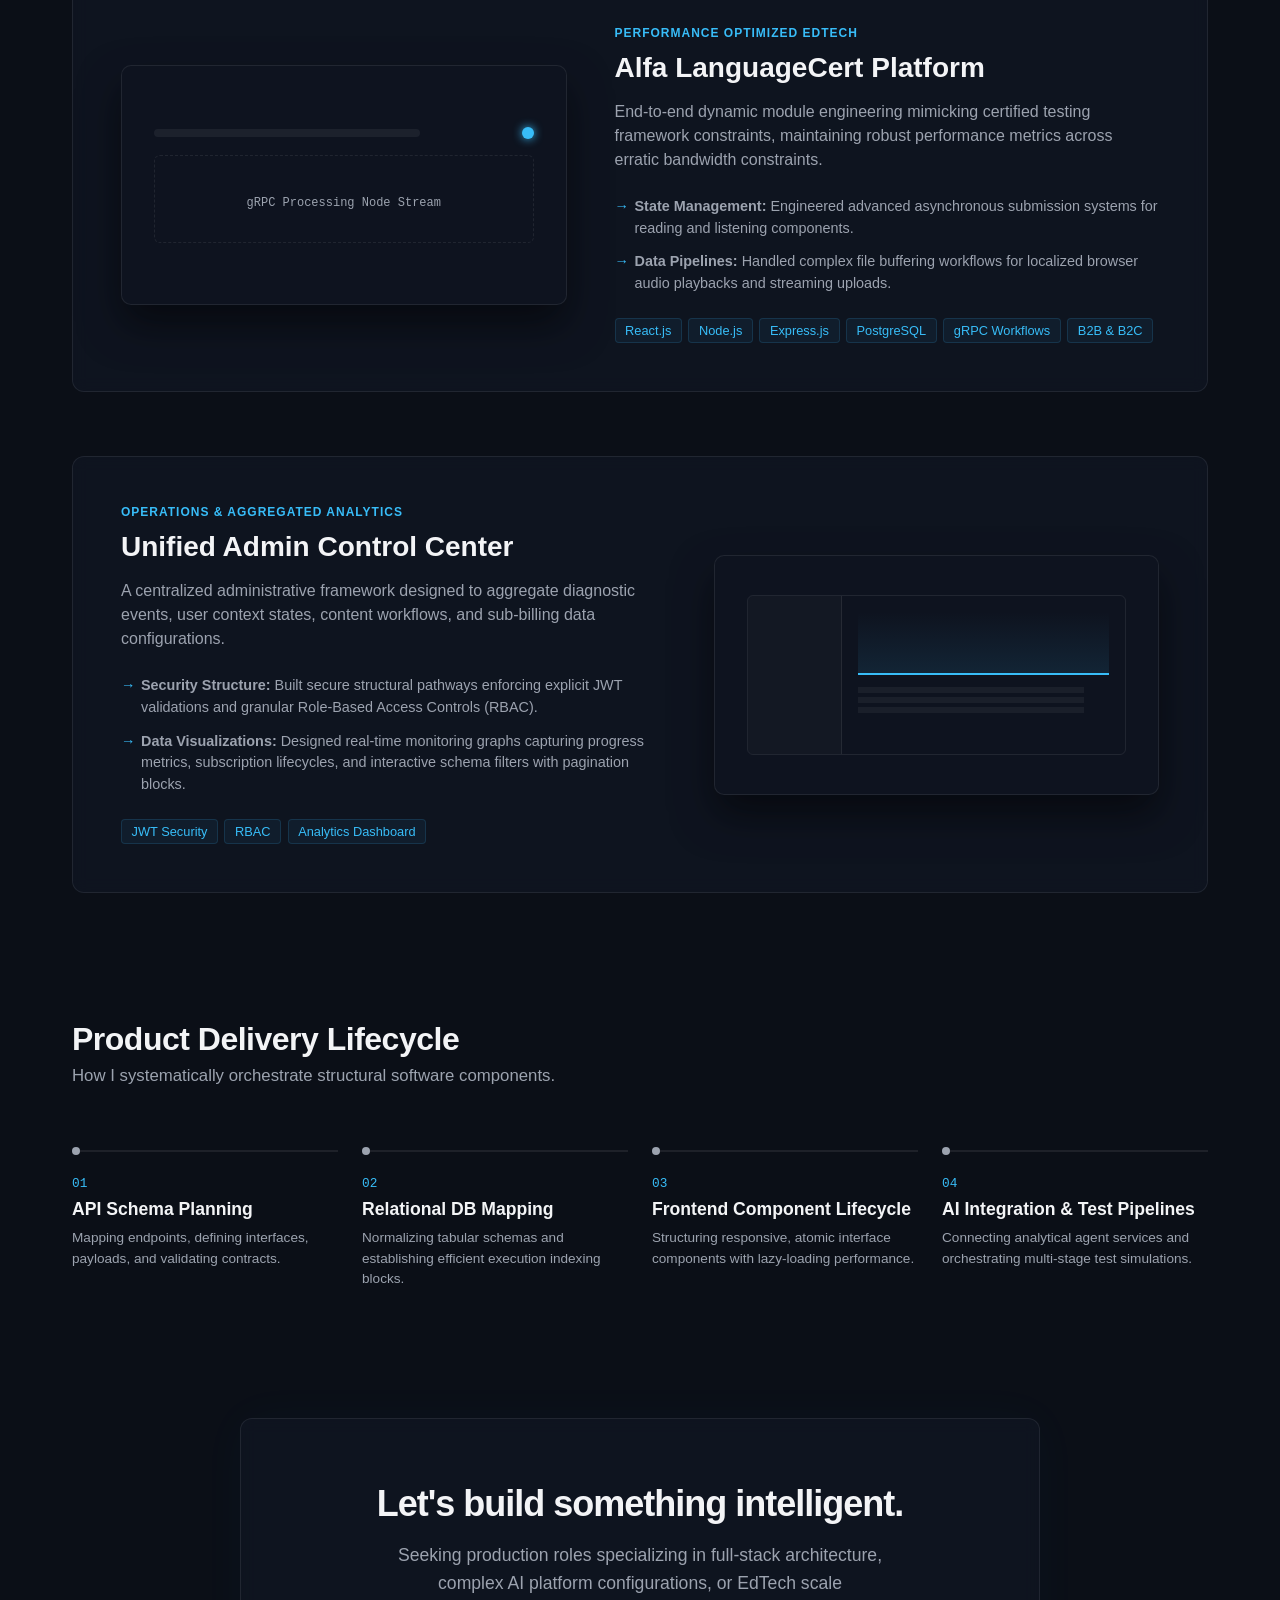
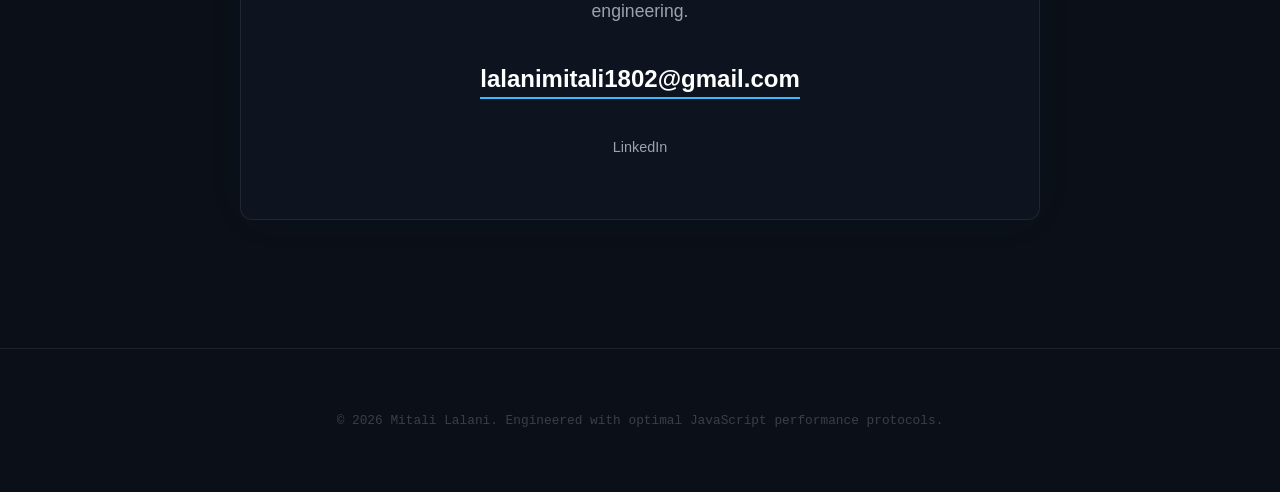
==== commit 6e082c4a: "Update index.html" ====
--- a/index.html
+++ b/index.html
@@ -161,6 +161,15 @@
                         </div>
                     </div>
                     <div class="project-visual">
+                        <div class="browser-mockup shadow-glow">
+                            <div class="mock-header">
+                                <span class="dot"></span><span class="dot"></span><span class="dot"></span>
+                                <span class="mock-url">alfaielts.com/home</span>
+                            </div>
+                            <img src="https://alfaielts.com/_next/image?url=%2Fassets%2Fimages%2Fhome%2Fhome-main.png&w=1920&q=75" alt="Alfa IELTS Platform Interface" class="project-img">
+                        </div>
+                    </div>
+                    <!-- <div class="project-visual">
                         <div class="ui-mockup shadow-glow">
                             <div class="mock-row"><span class="bar long"></span><span class="bar status online"></span></div>
                             <div class="mock-row"><span class="bar short"></span><span class="bar long"></span></div>
@@ -169,7 +178,7 @@
                                 <div class="mock-box"><h4>Writing</h4><p>Coherence: 8.5</p></div>
                             </div>
                         </div>
-                    </div>
+                    </div> -->
                 </div>
 
                 <div class="project-row glass-panel invert-row tilt-target">
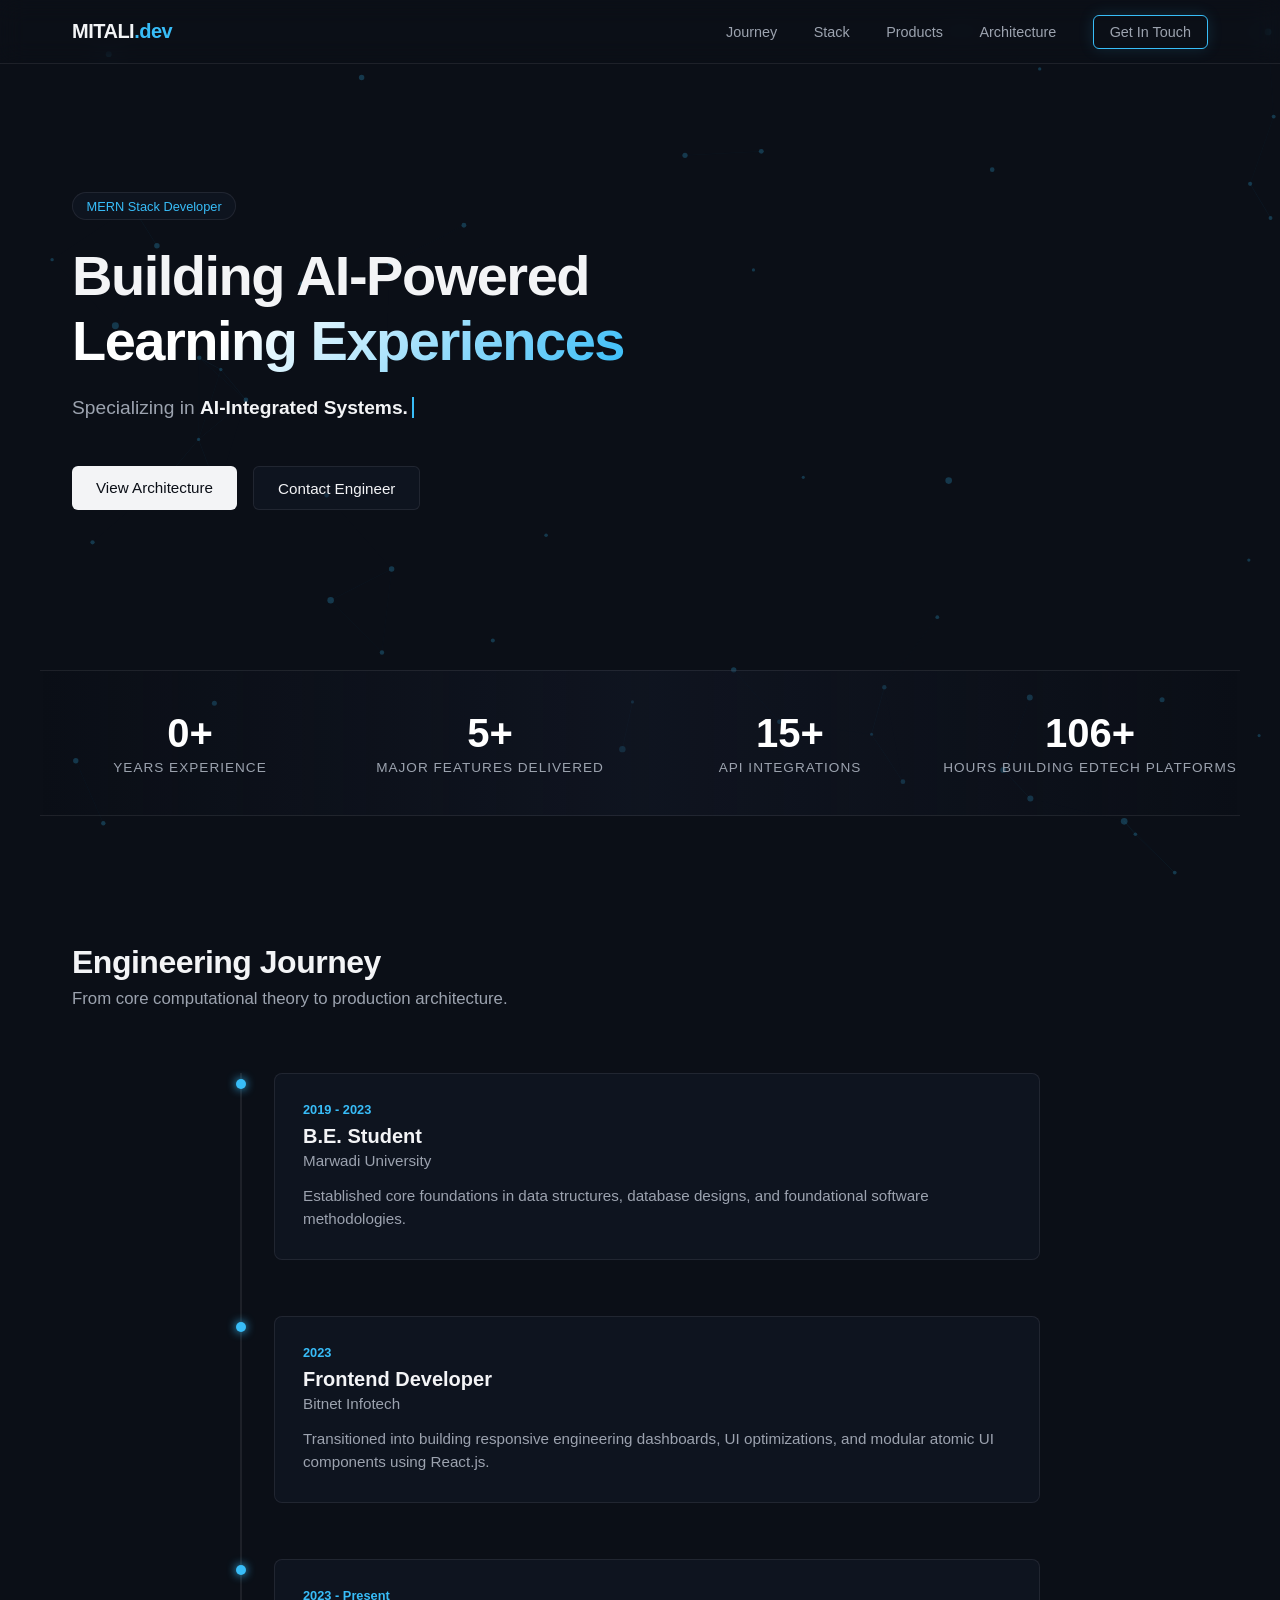
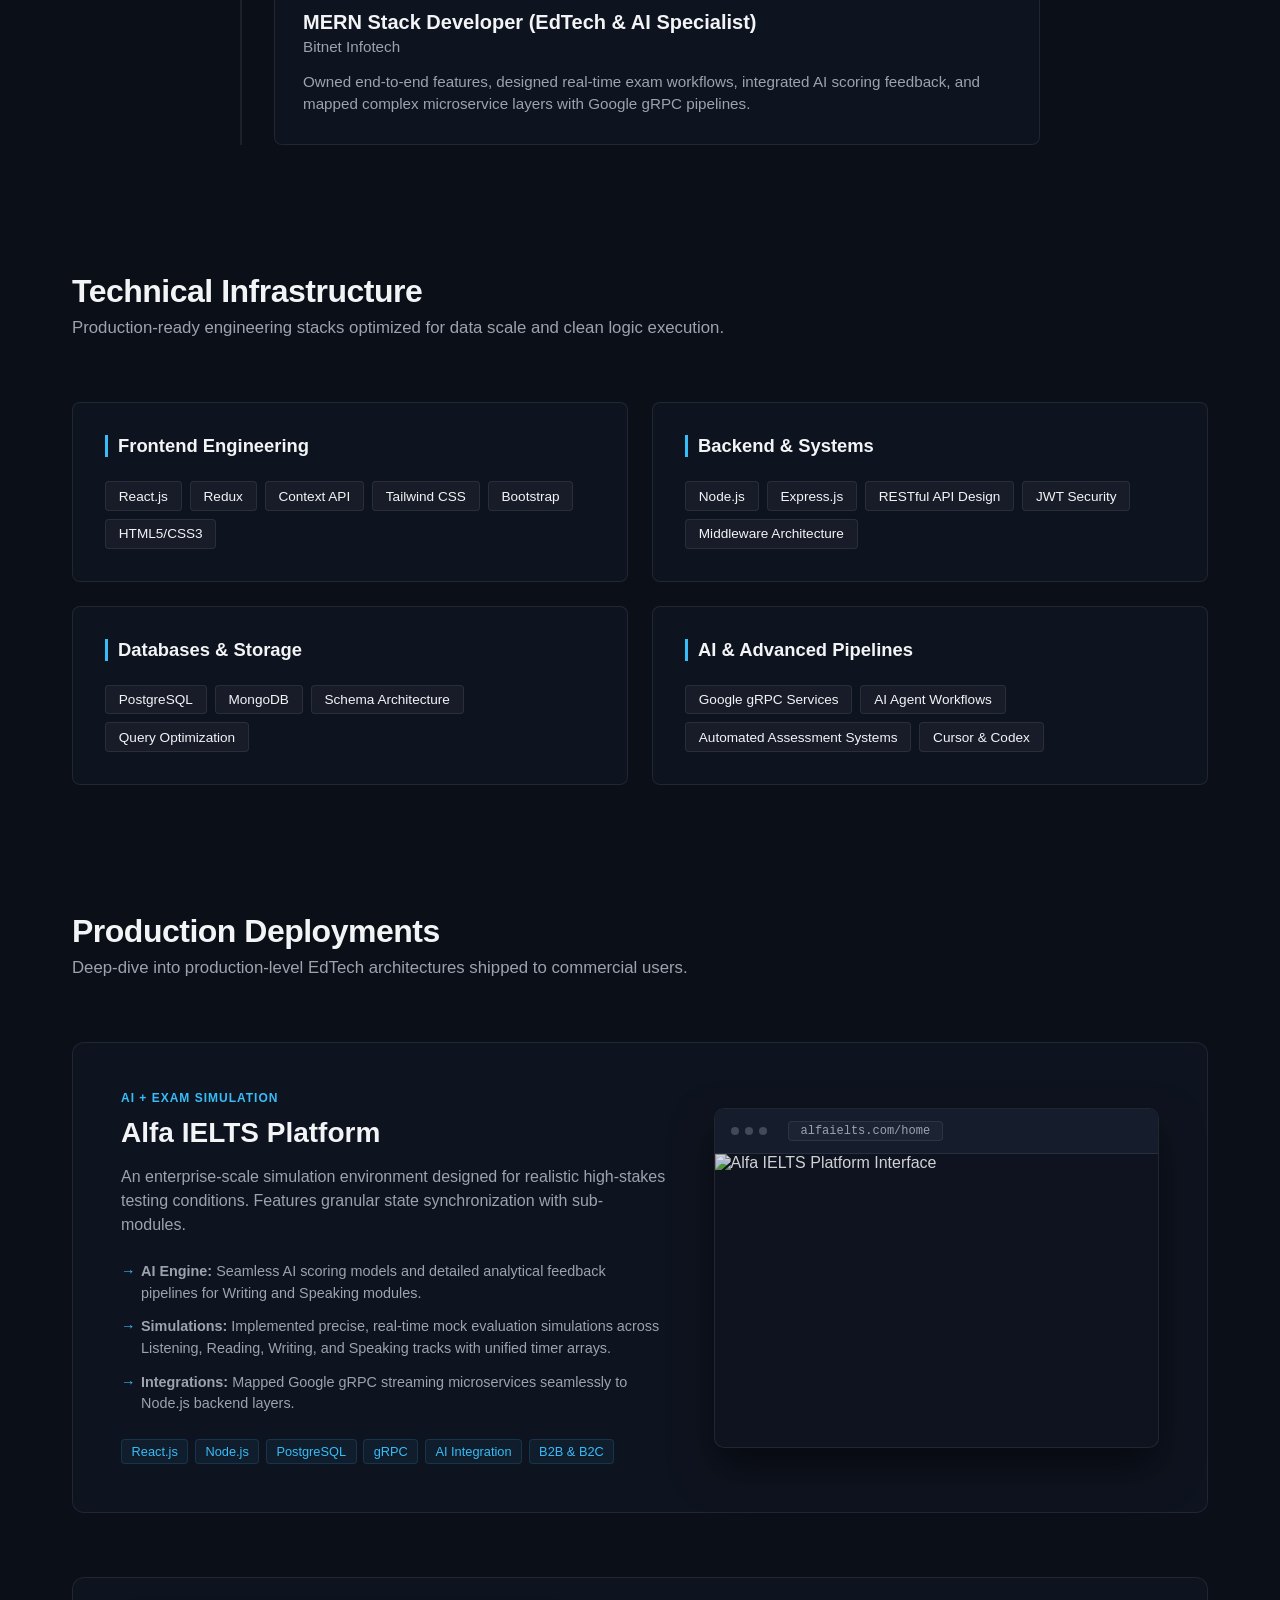
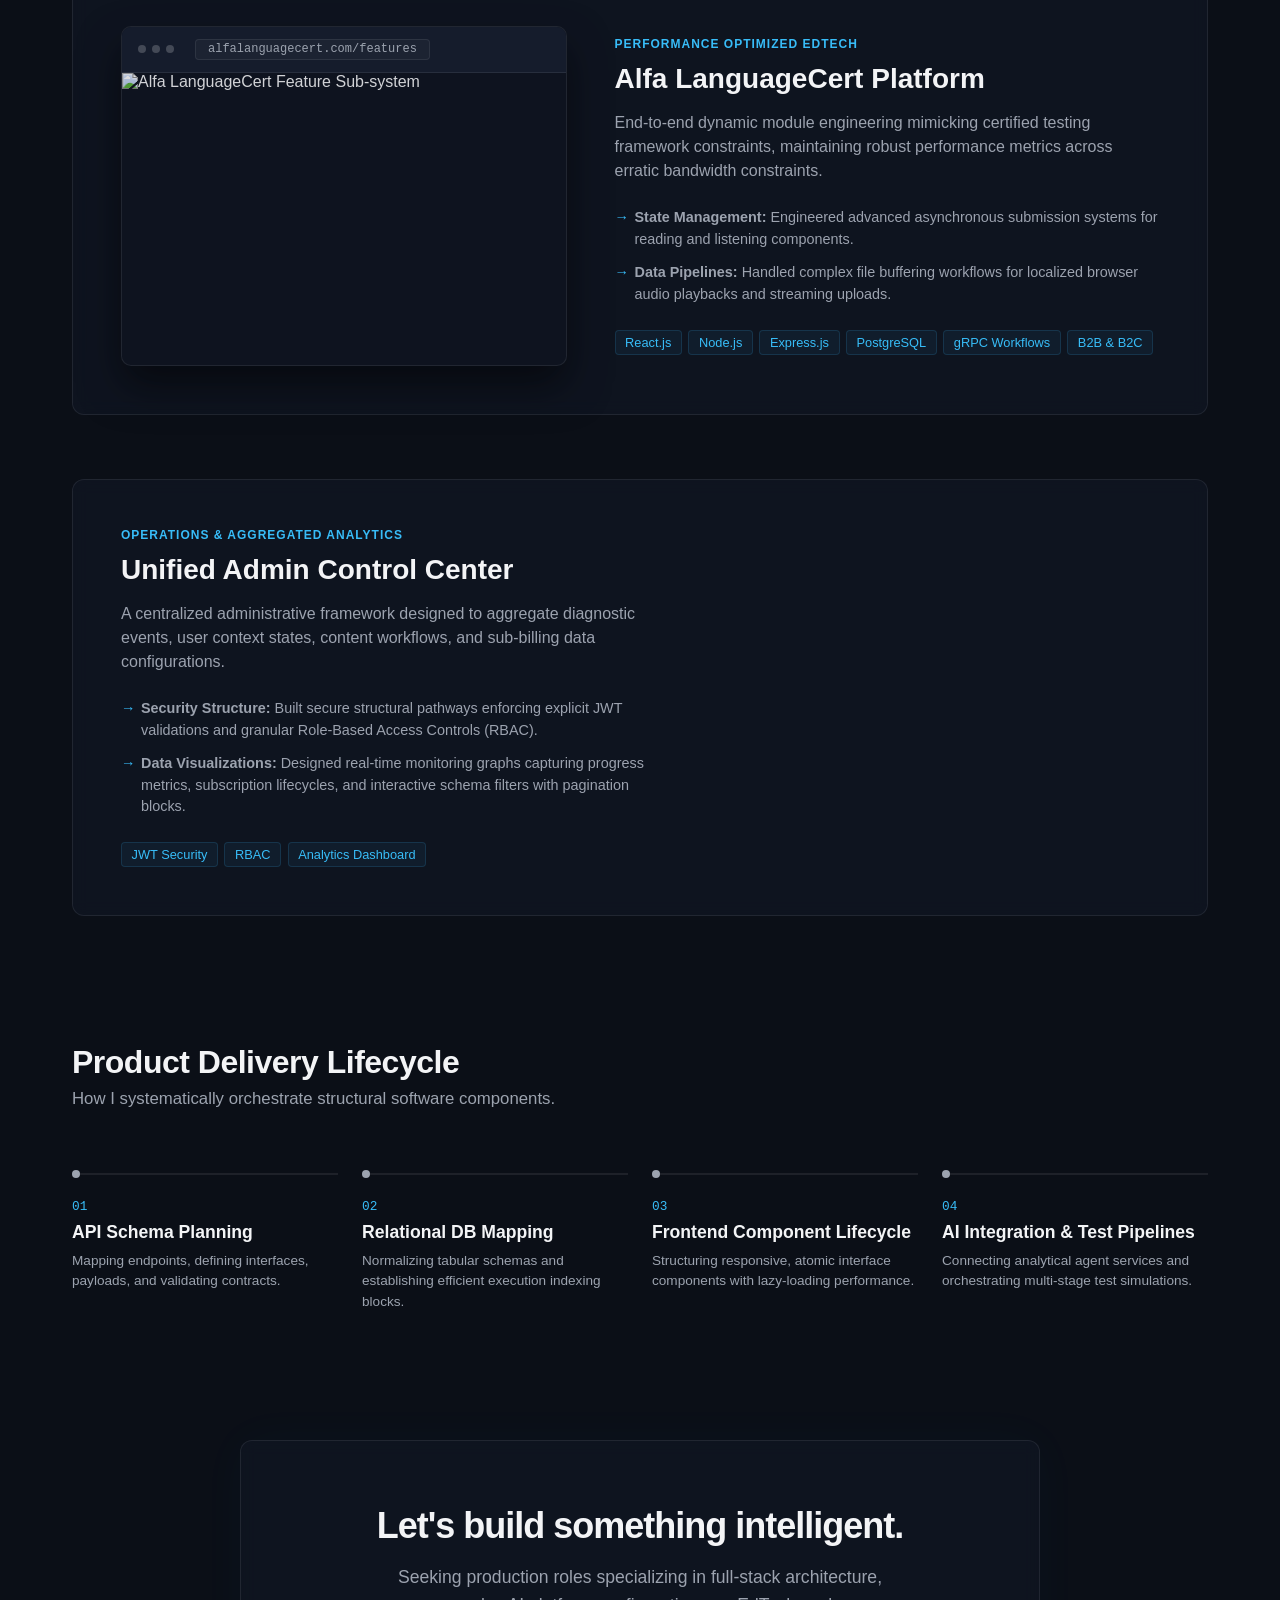
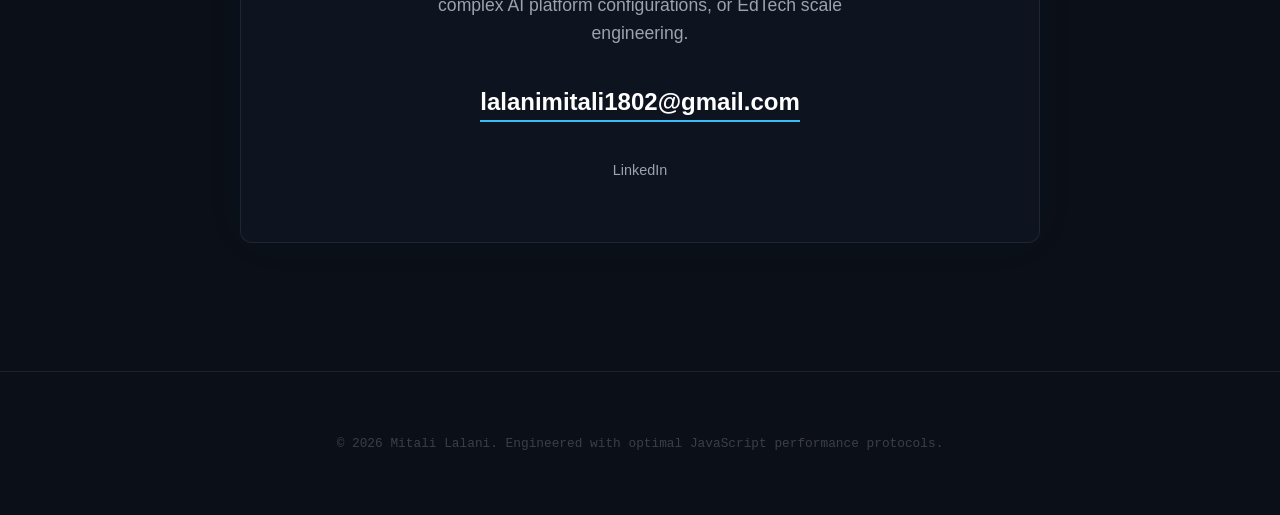
==== commit f8e257d3: "Update index.html" ====
--- a/index.html
+++ b/index.html
@@ -195,6 +195,15 @@
                         </div>
                     </div>
                     <div class="project-visual">
+                        <div class="browser-mockup shadow-glow">
+                            <div class="mock-header">
+                                <span class="dot"></span><span class="dot"></span><span class="dot"></span>
+                                <span class="mock-url">alfalanguagecert.com/features</span>
+                            </div>
+                            <img src="https://alfalanguagecert.com/assets/images/features-section-home/features_3.webp" alt="Alfa LanguageCert Feature Sub-system" class="project-img">
+                        </div>
+                    </div>
+                    <!-- <div class="project-visual">
                         <div class="ui-mockup shadow-glow">
                             <div class="mock-row"><span class="bar long"></span><span class="bar status active"></span></div>
                             <div class="mock-wave">
@@ -202,7 +211,7 @@
                                 <p>gRPC Processing Node Stream</p>
                             </div>
                         </div>
-                    </div>
+                    </div> -->
                 </div>
 
                 <div class="project-row glass-panel tilt-target">
@@ -218,7 +227,7 @@
                             <span>JWT Security</span><span>RBAC</span><span>Analytics Dashboard</span>
                         </div>
                     </div>
-                    <div class="project-visual">
+                    <!-- <div class="project-visual">
                         <div class="ui-mockup shadow-glow">
                             <div class="mock-dashboard">
                                 <div class="db-sidebar"></div>
@@ -228,7 +237,7 @@
                                 </div>
                             </div>
                         </div>
-                    </div>
+                    </div> -->
                 </div>
             </div>
         </section>
--- a/style.css
+++ b/style.css
@@ -292,3 +292,73 @@
     .contact-card { padding: 2rem; }
     .channel { font-size: 1.1rem; }
 }
+
+
+/* Container Fixes to prevent image breakout */
+.project-visual {
+    width: 100%;
+    min-width: 0; /* Critical CSS fix for grid/flex item child overflow */
+    display: flex;
+    align-items: center;
+    justify-content: center;
+}
+
+/* Premium Browser Mockup Wrapping Framework */
+.browser-mockup {
+    background: #0E131F;
+    border: 1px solid var(--border-color);
+    border-radius: 10px;
+    overflow: hidden;
+    display: flex;
+    flex-direction: column;
+    width: 100%;
+    max-width: 540px; /* Limits expansion on extra-wide screens */
+    height: 340px;    /* Explicit structural height constraint */
+    box-shadow: 0 20px 40px rgba(0, 0, 0, 0.5);
+}
+
+.mock-header {
+    background: #151C2C;
+    padding: 0.75rem 1rem;
+    display: flex;
+    align-items: center;
+    flex-shrink: 0; /* Prevents header from squishing */
+    border-bottom: 1px solid var(--border-color);
+}
+
+.mock-url {
+    font-size: 0.75rem;
+    color: var(--text-secondary);
+    margin-left: 15px;
+    font-family: monospace;
+    background: rgba(255, 255, 255, 0.03);
+    padding: 0.15rem 0.75rem;
+    border-radius: 4px;
+    border: 1px solid var(--border-color);
+}
+
+/* Completely self-contained responsive image layout */
+.project-img {
+    width: 100%;
+    height: 100%;
+    object-fit: cover; /* Crops image cleanly inside your 340px container box */
+    object-position: top center; /* Prioritizes showing the header/hero of the platforms */
+    display: block;
+    opacity: 0.85;
+    transition: opacity 0.3s ease, transform 0.3s ease;
+}
+
+.browser-mockup:hover .project-img {
+    opacity: 1;
+    transform: scale(1.02); /* Subtle premium zoom on hover */
+}
+
+/* Unified Admin Interface Container Matching exact sizing */
+.ui-mockup-admin {
+    padding: 1.5rem;
+    background: #0E131F;
+    height: 100%;
+    display: flex;
+    flex-direction: column;
+    justify-content: center;
+}
